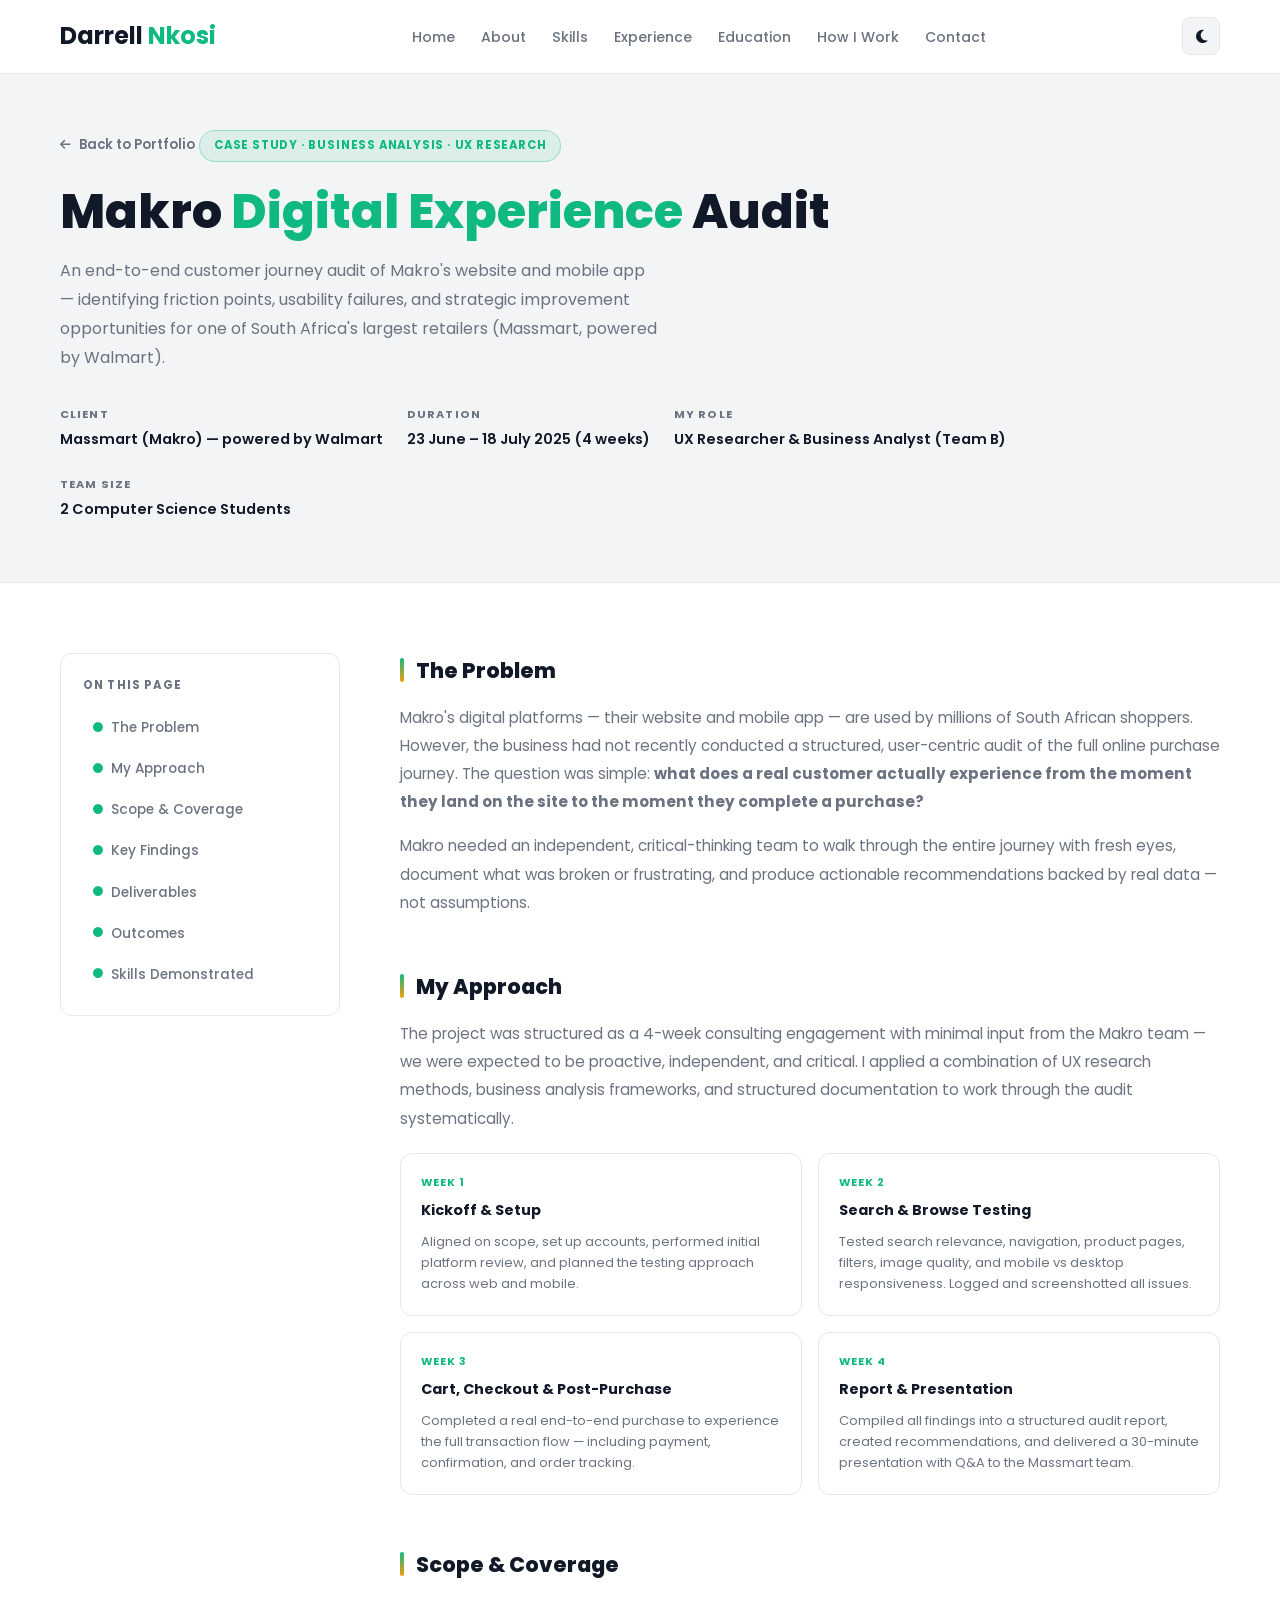
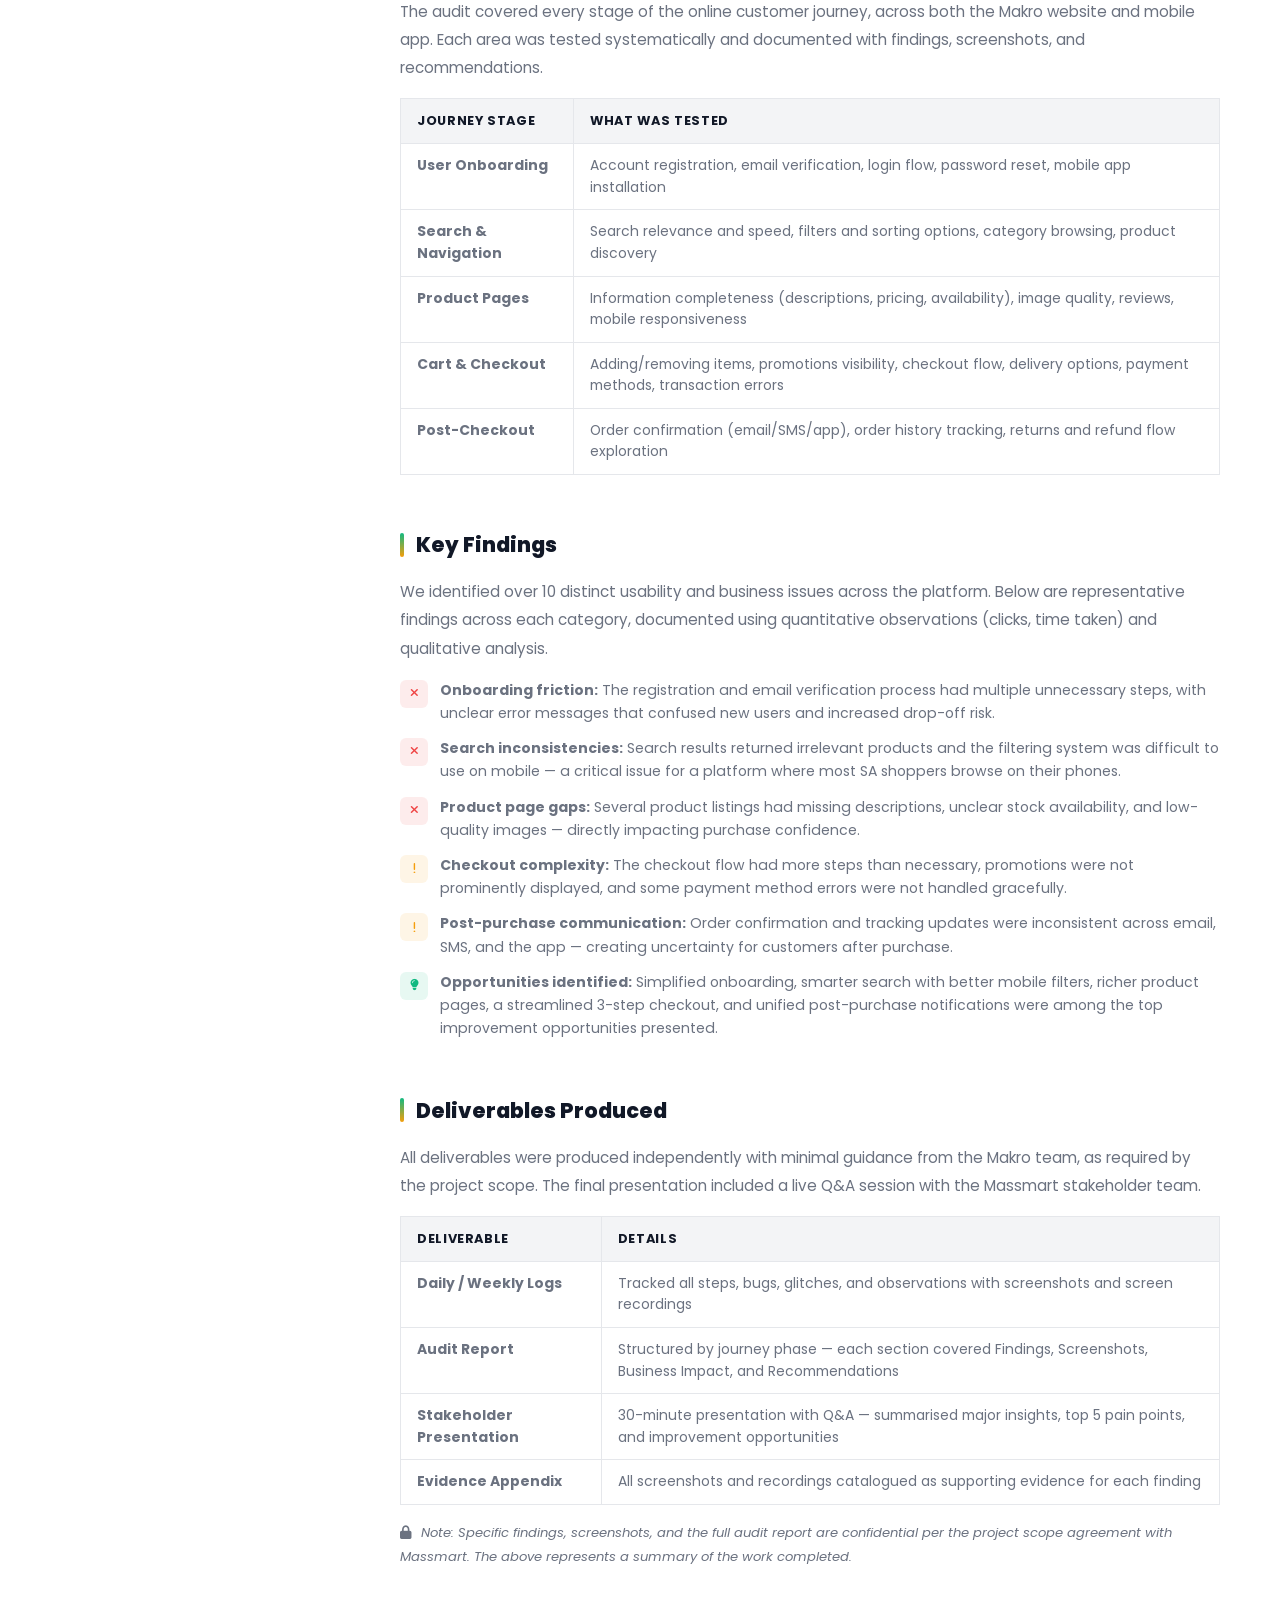
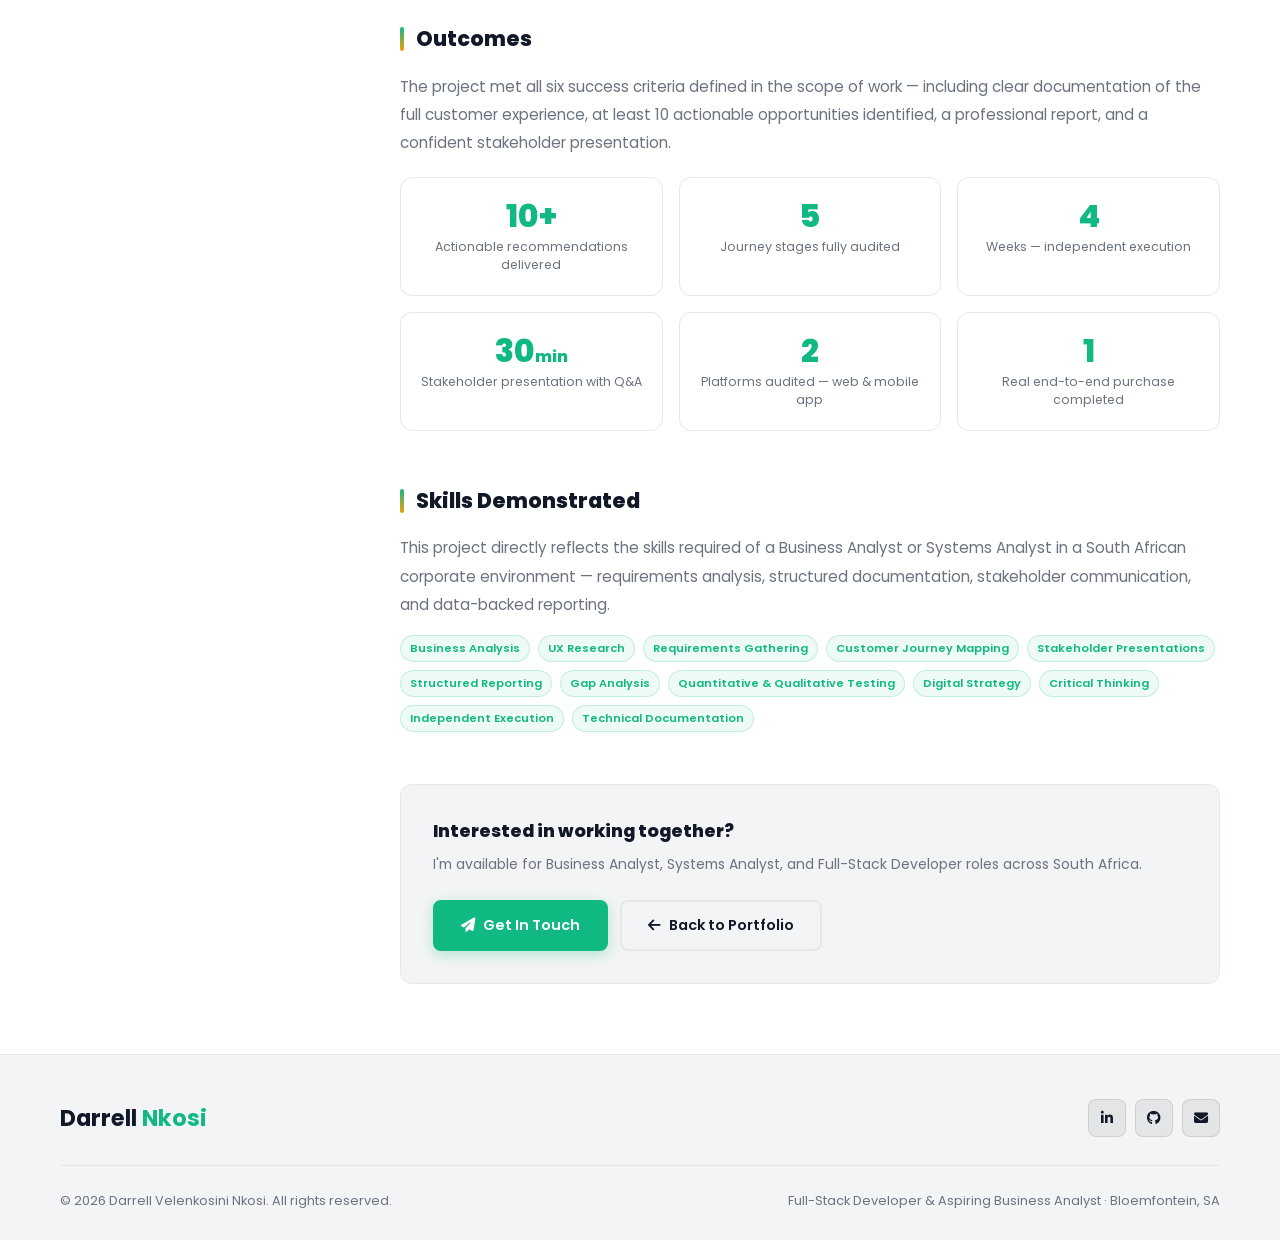
==== makro-case-study.html @ e76426ed "Add files via upload" ====
<!DOCTYPE html>
<html lang="en">
<head>
  <meta charset="UTF-8" />
  <meta name="viewport" content="width=device-width, initial-scale=1.0"/>
  <title>Makro Digital Experience Audit — Case Study | Darrell Nkosi</title>
  <meta name="description" content="Case study: End-to-End Customer Experience Audit of Makro website and app by Darrell Nkosi. UX research, business analysis, and digital strategy for Massmart (Walmart).">
  <link rel="stylesheet" href="style.css">
  <link rel="stylesheet" href="https://cdnjs.cloudflare.com/ajax/libs/font-awesome/6.4.0/css/all.min.css">
  <link href="https://fonts.googleapis.com/css2?family=Poppins:wght@300;400;500;600;700&display=swap" rel="stylesheet">
  <style>
    /* Case study page specific styles */
    .cs-hero {
      padding: 130px 0 60px;
      background: var(--bg-2);
      border-bottom: 1px solid var(--border);
    }

    .cs-back {
      display: inline-flex;
      align-items: center;
      gap: 8px;
      font-size: 0.82rem;
      font-weight: 600;
      color: var(--text-muted);
      text-decoration: none;
      margin-bottom: 28px;
      transition: var(--transition);
    }
    .cs-back:hover { color: var(--primary); }
    .cs-back i { font-size: 0.75rem; }

    .cs-badge {
      display: inline-flex;
      align-items: center;
      gap: 8px;
      background: rgba(16,185,129,0.1);
      border: 1px solid rgba(16,185,129,0.3);
      color: var(--primary);
      font-size: 0.72rem;
      font-weight: 700;
      padding: 5px 14px;
      border-radius: 100px;
      margin-bottom: 18px;
      letter-spacing: 0.07em;
      text-transform: uppercase;
    }

    .cs-hero h1 {
      font-size: clamp(1.8rem, 4vw, 3rem);
      font-weight: 800;
      color: var(--text);
      line-height: 1.15;
      margin-bottom: 18px;
    }

    .cs-hero h1 span { color: var(--primary); }

    .cs-hero p {
      font-size: 1rem;
      color: var(--text-muted);
      max-width: 600px;
      line-height: 1.8;
      margin-bottom: 32px;
    }

    .cs-meta-row {
      display: flex;
      flex-wrap: wrap;
      gap: 24px;
      margin-top: 8px;
    }

    .cs-meta-item {
      display: flex;
      flex-direction: column;
      gap: 3px;
    }

    .cs-meta-label {
      font-size: 0.7rem;
      font-weight: 700;
      text-transform: uppercase;
      letter-spacing: 0.1em;
      color: var(--text-muted);
    }

    .cs-meta-value {
      font-size: 0.9rem;
      font-weight: 600;
      color: var(--text);
    }

    /* Content sections */
    .cs-body { padding: 70px 0; }

    .cs-grid {
      display: grid;
      grid-template-columns: 280px 1fr;
      gap: 60px;
      align-items: start;
    }

    .cs-sidebar {
      position: sticky;
      top: 90px;
    }

    .cs-nav {
      background: var(--card-bg);
      border: 1px solid var(--border);
      border-radius: var(--radius);
      padding: 22px;
    }

    .cs-nav-title {
      font-size: 0.72rem;
      font-weight: 700;
      text-transform: uppercase;
      letter-spacing: 0.1em;
      color: var(--text-muted);
      margin-bottom: 14px;
    }

    .cs-nav ul { list-style: none; display: flex; flex-direction: column; gap: 4px; }

    .cs-nav ul li a {
      display: flex;
      align-items: center;
      gap: 8px;
      font-size: 0.85rem;
      font-weight: 500;
      color: var(--text-muted);
      text-decoration: none;
      padding: 7px 10px;
      border-radius: 6px;
      transition: var(--transition);
    }

    .cs-nav ul li a i { color: var(--primary); font-size: 0.62rem; }
    .cs-nav ul li a:hover { background: rgba(16,185,129,0.07); color: var(--primary); }

    /* Content blocks */
    .cs-section { margin-bottom: 52px; }

    .cs-section-title {
      font-size: 1.3rem;
      font-weight: 800;
      color: var(--text);
      margin-bottom: 16px;
      display: flex;
      align-items: center;
      gap: 12px;
    }

    .cs-section-title::before {
      content: '';
      width: 4px; height: 24px;
      background: linear-gradient(to bottom, var(--primary), var(--accent));
      border-radius: 2px;
      flex-shrink: 0;
    }

    .cs-text {
      font-size: 0.95rem;
      color: var(--text-muted);
      line-height: 1.85;
      margin-bottom: 16px;
    }

    /* Phase cards */
    .cs-phases {
      display: grid;
      grid-template-columns: 1fr 1fr;
      gap: 16px;
      margin: 20px 0;
    }

    .cs-phase {
      background: var(--card-bg);
      border: 1px solid var(--border);
      border-radius: var(--radius);
      padding: 20px;
      transition: var(--transition);
    }

    .cs-phase:hover { border-color: rgba(16,185,129,0.3); box-shadow: var(--shadow); }

    .cs-phase-num {
      font-size: 0.68rem;
      font-weight: 700;
      text-transform: uppercase;
      letter-spacing: 0.1em;
      color: var(--primary);
      margin-bottom: 6px;
    }

    .cs-phase h4 {
      font-size: 0.9rem;
      font-weight: 700;
      color: var(--text);
      margin-bottom: 8px;
    }

    .cs-phase p {
      font-size: 0.81rem;
      color: var(--text-muted);
      line-height: 1.65;
    }

    /* Findings list */
    .cs-findings {
      list-style: none;
      display: flex;
      flex-direction: column;
      gap: 12px;
      margin: 16px 0;
    }

    .cs-findings li {
      display: flex;
      gap: 12px;
      align-items: flex-start;
      font-size: 0.88rem;
      color: var(--text-muted);
      line-height: 1.65;
    }

    .finding-icon {
      width: 28px; height: 28px;
      border-radius: 6px;
      display: flex; align-items: center; justify-content: center;
      flex-shrink: 0;
      margin-top: 1px;
      font-size: 0.72rem;
    }

    .finding-icon.red { background: rgba(239,68,68,0.1); color: #ef4444; }
    .finding-icon.green { background: rgba(16,185,129,0.1); color: var(--primary); }
    .finding-icon.amber { background: rgba(245,158,11,0.1); color: var(--accent); }

    /* Outcome stats */
    .cs-outcomes {
      display: grid;
      grid-template-columns: repeat(3, 1fr);
      gap: 16px;
      margin: 20px 0;
    }

    .cs-outcome {
      background: var(--card-bg);
      border: 1px solid var(--border);
      border-radius: var(--radius);
      padding: 22px 16px;
      text-align: center;
    }

    .cs-outcome-num {
      font-size: 2rem;
      font-weight: 800;
      color: var(--primary);
      line-height: 1;
      margin-bottom: 6px;
    }

    .cs-outcome-label {
      font-size: 0.78rem;
      color: var(--text-muted);
      line-height: 1.4;
    }

    /* Deliverables table */
    .cs-table {
      width: 100%;
      border-collapse: collapse;
      font-size: 0.87rem;
      margin: 16px 0;
    }

    .cs-table th {
      background: var(--bg-2);
      color: var(--text);
      font-weight: 700;
      padding: 11px 16px;
      text-align: left;
      border: 1px solid var(--border);
      font-size: 0.8rem;
      text-transform: uppercase;
      letter-spacing: 0.05em;
    }

    .cs-table td {
      padding: 11px 16px;
      border: 1px solid var(--border);
      color: var(--text-muted);
      vertical-align: top;
      line-height: 1.55;
    }

    .cs-table tr:hover td { background: rgba(16,185,129,0.03); }

    /* Skills used strip */
    .cs-skills-used {
      display: flex;
      flex-wrap: wrap;
      gap: 8px;
      margin-top: 12px;
    }

    /* CTA */
    .cs-cta {
      background: var(--bg-2);
      border: 1px solid var(--border);
      border-radius: var(--radius);
      padding: 32px;
      display: flex;
      justify-content: space-between;
      align-items: center;
      gap: 24px;
      flex-wrap: wrap;
      margin-top: 52px;
    }

    .cs-cta h3 { font-size: 1.1rem; font-weight: 800; color: var(--text); margin-bottom: 6px; }
    .cs-cta p { font-size: 0.87rem; color: var(--text-muted); }

    .cs-cta-btns { display: flex; gap: 12px; flex-wrap: wrap; flex-shrink: 0; }

    /* Print */
    @media print {
      header, .cs-sidebar, .cs-back, .cs-cta { display: none !important; }
      .cs-grid { grid-template-columns: 1fr !important; }
      .cs-phases { grid-template-columns: 1fr 1fr !important; }
    }

    /* Responsive */
    @media (max-width: 900px) {
      .cs-grid { grid-template-columns: 1fr; }
      .cs-sidebar { position: static; }
      .cs-nav { display: none; }
      .cs-phases { grid-template-columns: 1fr; }
      .cs-outcomes { grid-template-columns: 1fr 1fr; }
    }

    @media (max-width: 540px) {
      .cs-outcomes { grid-template-columns: 1fr; }
    }
  </style>
</head>
<body>

  <!-- Header -->
  <header>
    <div class="container header-content">
      <div class="logo">Darrell <span>Nkosi</span></div>
      <button class="menu-toggle" aria-label="Toggle menu"><i class="fas fa-bars"></i></button>
      <nav>
        <ul>
          <li><a href="index.html#home">Home</a></li>
          <li><a href="index.html#about">About</a></li>
          <li><a href="index.html#skills">Skills</a></li>
          <li><a href="index.html#experience">Experience</a></li>
          <li><a href="index.html#education">Education</a></li>
          <li><a href="index.html#approach">How I Work</a></li>
          <li><a href="index.html#contact">Contact</a></li>
        </ul>
      </nav>
      <div class="header-actions">
        <button class="theme-toggle" id="themeToggle" aria-label="Toggle dark mode">
          <i class="fas fa-moon"></i>
        </button>
      </div>
    </div>
  </header>

  <!-- Case Study Hero -->
  <div class="cs-hero">
    <div class="container">
      <a href="index.html#experience" class="cs-back">
        <i class="fas fa-arrow-left"></i> Back to Portfolio
      </a>
      <div class="cs-badge">Case Study &middot; Business Analysis &middot; UX Research</div>
      <h1>Makro <span>Digital Experience</span> Audit</h1>
      <p>An end-to-end customer journey audit of Makro's website and mobile app — identifying friction points, usability failures, and strategic improvement opportunities for one of South Africa's largest retailers (Massmart, powered by Walmart).</p>

      <div class="cs-meta-row">
        <div class="cs-meta-item">
          <span class="cs-meta-label">Client</span>
          <span class="cs-meta-value">Massmart (Makro) — powered by Walmart</span>
        </div>
        <div class="cs-meta-item">
          <span class="cs-meta-label">Duration</span>
          <span class="cs-meta-value">23 June – 18 July 2025 (4 weeks)</span>
        </div>
        <div class="cs-meta-item">
          <span class="cs-meta-label">My Role</span>
          <span class="cs-meta-value">UX Researcher &amp; Business Analyst (Team B)</span>
        </div>
        <div class="cs-meta-item">
          <span class="cs-meta-label">Team Size</span>
          <span class="cs-meta-value">2 Computer Science Students</span>
        </div>
      </div>
    </div>
  </div>

  <!-- Case Study Body -->
  <div class="cs-body">
    <div class="container">
      <div class="cs-grid">

        <!-- Sidebar nav -->
        <aside class="cs-sidebar">
          <div class="cs-nav">
            <div class="cs-nav-title">On This Page</div>
            <ul>
              <li><a href="#problem"><i class="fas fa-circle"></i> The Problem</a></li>
              <li><a href="#approach"><i class="fas fa-circle"></i> My Approach</a></li>
              <li><a href="#scope"><i class="fas fa-circle"></i> Scope &amp; Coverage</a></li>
              <li><a href="#findings"><i class="fas fa-circle"></i> Key Findings</a></li>
              <li><a href="#deliverables"><i class="fas fa-circle"></i> Deliverables</a></li>
              <li><a href="#outcomes"><i class="fas fa-circle"></i> Outcomes</a></li>
              <li><a href="#skills"><i class="fas fa-circle"></i> Skills Demonstrated</a></li>
            </ul>
          </div>
        </aside>

        <!-- Main content -->
        <main>

          <!-- Problem -->
          <div class="cs-section" id="problem">
            <div class="cs-section-title">The Problem</div>
            <p class="cs-text">Makro's digital platforms — their website and mobile app — are used by millions of South African shoppers. However, the business had not recently conducted a structured, user-centric audit of the full online purchase journey. The question was simple: <strong>what does a real customer actually experience from the moment they land on the site to the moment they complete a purchase?</strong></p>
            <p class="cs-text">Makro needed an independent, critical-thinking team to walk through the entire journey with fresh eyes, document what was broken or frustrating, and produce actionable recommendations backed by real data — not assumptions.</p>
          </div>

          <!-- Approach -->
          <div class="cs-section" id="approach">
            <div class="cs-section-title">My Approach</div>
            <p class="cs-text">The project was structured as a 4-week consulting engagement with minimal input from the Makro team — we were expected to be proactive, independent, and critical. I applied a combination of UX research methods, business analysis frameworks, and structured documentation to work through the audit systematically.</p>

            <div class="cs-phases">
              <div class="cs-phase">
                <div class="cs-phase-num">Week 1</div>
                <h4>Kickoff &amp; Setup</h4>
                <p>Aligned on scope, set up accounts, performed initial platform review, and planned the testing approach across web and mobile.</p>
              </div>
              <div class="cs-phase">
                <div class="cs-phase-num">Week 2</div>
                <h4>Search &amp; Browse Testing</h4>
                <p>Tested search relevance, navigation, product pages, filters, image quality, and mobile vs desktop responsiveness. Logged and screenshotted all issues.</p>
              </div>
              <div class="cs-phase">
                <div class="cs-phase-num">Week 3</div>
                <h4>Cart, Checkout &amp; Post-Purchase</h4>
                <p>Completed a real end-to-end purchase to experience the full transaction flow — including payment, confirmation, and order tracking.</p>
              </div>
              <div class="cs-phase">
                <div class="cs-phase-num">Week 4</div>
                <h4>Report &amp; Presentation</h4>
                <p>Compiled all findings into a structured audit report, created recommendations, and delivered a 30-minute presentation with Q&amp;A to the Massmart team.</p>
              </div>
            </div>
          </div>

          <!-- Scope -->
          <div class="cs-section" id="scope">
            <div class="cs-section-title">Scope &amp; Coverage</div>
            <p class="cs-text">The audit covered every stage of the online customer journey, across both the Makro website and mobile app. Each area was tested systematically and documented with findings, screenshots, and recommendations.</p>

            <table class="cs-table">
              <thead>
                <tr>
                  <th>Journey Stage</th>
                  <th>What Was Tested</th>
                </tr>
              </thead>
              <tbody>
                <tr>
                  <td><strong>User Onboarding</strong></td>
                  <td>Account registration, email verification, login flow, password reset, mobile app installation</td>
                </tr>
                <tr>
                  <td><strong>Search &amp; Navigation</strong></td>
                  <td>Search relevance and speed, filters and sorting options, category browsing, product discovery</td>
                </tr>
                <tr>
                  <td><strong>Product Pages</strong></td>
                  <td>Information completeness (descriptions, pricing, availability), image quality, reviews, mobile responsiveness</td>
                </tr>
                <tr>
                  <td><strong>Cart &amp; Checkout</strong></td>
                  <td>Adding/removing items, promotions visibility, checkout flow, delivery options, payment methods, transaction errors</td>
                </tr>
                <tr>
                  <td><strong>Post-Checkout</strong></td>
                  <td>Order confirmation (email/SMS/app), order history tracking, returns and refund flow exploration</td>
                </tr>
              </tbody>
            </table>
          </div>

          <!-- Findings -->
          <div class="cs-section" id="findings">
            <div class="cs-section-title">Key Findings</div>
            <p class="cs-text">We identified over 10 distinct usability and business issues across the platform. Below are representative findings across each category, documented using quantitative observations (clicks, time taken) and qualitative analysis.</p>

            <ul class="cs-findings">
              <li>
                <div class="finding-icon red"><i class="fas fa-times"></i></div>
                <div><strong>Onboarding friction:</strong> The registration and email verification process had multiple unnecessary steps, with unclear error messages that confused new users and increased drop-off risk.</div>
              </li>
              <li>
                <div class="finding-icon red"><i class="fas fa-times"></i></div>
                <div><strong>Search inconsistencies:</strong> Search results returned irrelevant products and the filtering system was difficult to use on mobile — a critical issue for a platform where most SA shoppers browse on their phones.</div>
              </li>
              <li>
                <div class="finding-icon red"><i class="fas fa-times"></i></div>
                <div><strong>Product page gaps:</strong> Several product listings had missing descriptions, unclear stock availability, and low-quality images — directly impacting purchase confidence.</div>
              </li>
              <li>
                <div class="finding-icon amber"><i class="fas fa-exclamation"></i></div>
                <div><strong>Checkout complexity:</strong> The checkout flow had more steps than necessary, promotions were not prominently displayed, and some payment method errors were not handled gracefully.</div>
              </li>
              <li>
                <div class="finding-icon amber"><i class="fas fa-exclamation"></i></div>
                <div><strong>Post-purchase communication:</strong> Order confirmation and tracking updates were inconsistent across email, SMS, and the app — creating uncertainty for customers after purchase.</div>
              </li>
              <li>
                <div class="finding-icon green"><i class="fas fa-lightbulb"></i></div>
                <div><strong>Opportunities identified:</strong> Simplified onboarding, smarter search with better mobile filters, richer product pages, a streamlined 3-step checkout, and unified post-purchase notifications were among the top improvement opportunities presented.</div>
              </li>
            </ul>
          </div>

          <!-- Deliverables -->
          <div class="cs-section" id="deliverables">
            <div class="cs-section-title">Deliverables Produced</div>
            <p class="cs-text">All deliverables were produced independently with minimal guidance from the Makro team, as required by the project scope. The final presentation included a live Q&amp;A session with the Massmart stakeholder team.</p>

            <table class="cs-table">
              <thead>
                <tr>
                  <th>Deliverable</th>
                  <th>Details</th>
                </tr>
              </thead>
              <tbody>
                <tr>
                  <td><strong>Daily / Weekly Logs</strong></td>
                  <td>Tracked all steps, bugs, glitches, and observations with screenshots and screen recordings</td>
                </tr>
                <tr>
                  <td><strong>Audit Report</strong></td>
                  <td>Structured by journey phase — each section covered Findings, Screenshots, Business Impact, and Recommendations</td>
                </tr>
                <tr>
                  <td><strong>Stakeholder Presentation</strong></td>
                  <td>30-minute presentation with Q&amp;A — summarised major insights, top 5 pain points, and improvement opportunities</td>
                </tr>
                <tr>
                  <td><strong>Evidence Appendix</strong></td>
                  <td>All screenshots and recordings catalogued as supporting evidence for each finding</td>
                </tr>
              </tbody>
            </table>

            <p class="cs-text" style="margin-top:14px; font-size:0.82rem;">
              <i class="fas fa-lock" style="color:var(--text-muted); margin-right:6px;"></i>
              <em>Note: Specific findings, screenshots, and the full audit report are confidential per the project scope agreement with Massmart. The above represents a summary of the work completed.</em>
            </p>
          </div>

          <!-- Outcomes -->
          <div class="cs-section" id="outcomes">
            <div class="cs-section-title">Outcomes</div>
            <p class="cs-text">The project met all six success criteria defined in the scope of work — including clear documentation of the full customer experience, at least 10 actionable opportunities identified, a professional report, and a confident stakeholder presentation.</p>

            <div class="cs-outcomes">
              <div class="cs-outcome">
                <div class="cs-outcome-num">10+</div>
                <div class="cs-outcome-label">Actionable recommendations delivered</div>
              </div>
              <div class="cs-outcome">
                <div class="cs-outcome-num">5</div>
                <div class="cs-outcome-label">Journey stages fully audited</div>
              </div>
              <div class="cs-outcome">
                <div class="cs-outcome-num">4</div>
                <div class="cs-outcome-label">Weeks — independent execution</div>
              </div>
              <div class="cs-outcome">
                <div class="cs-outcome-num">30<span style="font-size:1rem">min</span></div>
                <div class="cs-outcome-label">Stakeholder presentation with Q&amp;A</div>
              </div>
              <div class="cs-outcome">
                <div class="cs-outcome-num">2</div>
                <div class="cs-outcome-label">Platforms audited — web &amp; mobile app</div>
              </div>
              <div class="cs-outcome">
                <div class="cs-outcome-num">1</div>
                <div class="cs-outcome-label">Real end-to-end purchase completed</div>
              </div>
            </div>
          </div>

          <!-- Skills -->
          <div class="cs-section" id="skills">
            <div class="cs-section-title">Skills Demonstrated</div>
            <p class="cs-text">This project directly reflects the skills required of a Business Analyst or Systems Analyst in a South African corporate environment — requirements analysis, structured documentation, stakeholder communication, and data-backed reporting.</p>
            <div class="cs-skills-used">
              <span class="skill-tag">Business Analysis</span>
              <span class="skill-tag">UX Research</span>
              <span class="skill-tag">Requirements Gathering</span>
              <span class="skill-tag">Customer Journey Mapping</span>
              <span class="skill-tag">Stakeholder Presentations</span>
              <span class="skill-tag">Structured Reporting</span>
              <span class="skill-tag">Gap Analysis</span>
              <span class="skill-tag">Quantitative &amp; Qualitative Testing</span>
              <span class="skill-tag">Digital Strategy</span>
              <span class="skill-tag">Critical Thinking</span>
              <span class="skill-tag">Independent Execution</span>
              <span class="skill-tag">Technical Documentation</span>
            </div>
          </div>

          <!-- CTA -->
          <div class="cs-cta">
            <div>
              <h3>Interested in working together?</h3>
              <p>I'm available for Business Analyst, Systems Analyst, and Full-Stack Developer roles across South Africa.</p>
            </div>
            <div class="cs-cta-btns">
              <a href="index.html#contact" class="btn"><i class="fas fa-paper-plane"></i> Get In Touch</a>
              <a href="index.html" class="btn btn-outline"><i class="fas fa-arrow-left"></i> Back to Portfolio</a>
            </div>
          </div>

        </main>
      </div>
    </div>
  </div>

  <!-- Footer -->
  <footer>
    <div class="container">
      <div class="footer-top">
        <div class="footer-logo">Darrell <span>Nkosi</span></div>
        <div class="social-links">
          <a href="https://www.linkedin.com/in/darrell-nkosi-86797a28b" target="_blank" aria-label="LinkedIn"><i class="fab fa-linkedin-in"></i></a>
          <a href="https://github.com/VelenkosiniNkosi" target="_blank" aria-label="GitHub"><i class="fab fa-github"></i></a>
          <a href="mailto:velenkosininkosi02@gmail.com" aria-label="Email"><i class="fas fa-envelope"></i></a>
        </div>
      </div>
      <div class="footer-bottom">
        <p>&copy; <span id="footerYear"></span> Darrell Velenkosini Nkosi. All rights reserved.</p>
        <p>Full-Stack Developer &amp; Aspiring Business Analyst &middot; Bloemfontein, SA</p>
      </div>
    </div>
  </footer>

  <a href="#" class="back-to-top" aria-label="Back to top"><i class="fas fa-arrow-up"></i></a>

  <script>
    document.addEventListener('DOMContentLoaded', function () {
      document.getElementById('footerYear').textContent = new Date().getFullYear();

      const themeToggle = document.getElementById('themeToggle');
      const themeIcon = themeToggle.querySelector('i');

      function setTheme(theme) {
        document.documentElement.setAttribute('data-theme', theme);
        themeIcon.classList.remove('fa-moon', 'fa-sun');
        themeIcon.classList.add(theme === 'dark' ? 'fa-sun' : 'fa-moon');
        localStorage.setItem('theme', theme);
      }

      const savedTheme = localStorage.getItem('theme');
      const prefersDark = window.matchMedia('(prefers-color-scheme: dark)').matches;
      setTheme(savedTheme || (prefersDark ? 'dark' : 'light'));
      themeToggle.addEventListener('click', () => {
        setTheme(document.documentElement.getAttribute('data-theme') === 'dark' ? 'light' : 'dark');
      });

      const menuToggle = document.querySelector('.menu-toggle');
      const nav = document.querySelector('nav');
      menuToggle.addEventListener('click', () => nav.classList.toggle('active'));
      document.querySelectorAll('nav a').forEach(link => {
        link.addEventListener('click', () => nav.classList.remove('active'));
      });

      const backToTop = document.querySelector('.back-to-top');
      window.addEventListener('scroll', () => {
        backToTop.classList.toggle('active', window.pageYOffset > 300);
      });

      document.querySelectorAll('a[href^="#"]').forEach(anchor => {
        anchor.addEventListener('click', function (e) {
          e.preventDefault();
          const target = document.querySelector(this.getAttribute('href'));
          if (target) window.scrollTo({ top: target.offsetTop - 80, behavior: 'smooth' });
        });
      });
    });
  </script>
</body>
</html>
---- style.css ----
/* =============================================
   DARRELL NKOSI — PORTFOLIO CSS
   Theme: Emerald Green + Charcoal + Off-White
   ============================================= */

:root {
  --primary: #10b981;
  --primary-dark: #059669;
  --accent: #f59e0b;

  --bg: #ffffff;
  --bg-2: #f3f4f6;
  --text: #111827;
  --text-muted: #6b7280;
  --card-bg: #ffffff;
  --border: #e5e7eb;
  --nav-bg: rgba(255,255,255,0.96);

  /* Footer — light mode: light background, dark text */
  --footer-bg: #f3f4f6;
  --footer-border: #e5e7eb;
  --footer-text: #111827;
  --footer-muted: #6b7280;
  --footer-icon-bg: rgba(0,0,0,0.06);
  --footer-icon-border: rgba(0,0,0,0.1);

  --shadow: 0 8px 32px rgba(0,0,0,0.10);
  --shadow-lg: 0 20px 60px rgba(0,0,0,0.14);
  --transition: all 0.3s cubic-bezier(0.4,0,0.2,1);
  --radius: 12px;
}

[data-theme="dark"] {
  --bg: #0f172a;
  --bg-2: #1e293b;
  --text: #f1f5f9;
  --text-muted: #94a3b8;
  --card-bg: #1e293b;
  --border: #334155;
  --nav-bg: rgba(15,23,42,0.97);
  --shadow: 0 8px 32px rgba(0,0,0,0.4);

  /* Footer — dark mode: slightly darker than bg */
  --footer-bg: #080d18;
  --footer-border: #1e293b;
  --footer-text: #e2e8f0;
  --footer-muted: #64748b;
  --footer-icon-bg: rgba(255,255,255,0.05);
  --footer-icon-border: rgba(255,255,255,0.1);
}

*,*::before,*::after { margin:0; padding:0; box-sizing:border-box; }
html { scroll-behavior: smooth; }

body {
  font-family: 'Poppins', sans-serif;
  background: var(--bg);
  color: var(--text);
  line-height: 1.7;
  overflow-x: hidden;
  transition: background 0.3s, color 0.3s;
}

.container { width: 92%; max-width: 1160px; margin: 0 auto; }

/* ── HEADER ── */
header {
  position: fixed; top:0; left:0; width:100%;
  z-index: 1000;
  background: var(--nav-bg);
  backdrop-filter: blur(16px);
  border-bottom: 1px solid var(--border);
  transition: var(--transition);
}
.header-content {
  display: flex; align-items: center;
  justify-content: space-between;
  padding: 16px 0; gap: 20px;
}
.logo { font-size: 1.5rem; font-weight: 700; color: var(--text); flex-shrink: 0; }
.logo span { color: var(--primary); }

nav ul { display:flex; list-style:none; gap:2px; }
nav ul li a {
  text-decoration: none; color: var(--text-muted);
  font-size: 0.88rem; font-weight: 500;
  padding: 6px 12px; border-radius: 6px;
  transition: var(--transition);
}
nav ul li a:hover { color: var(--primary); background: rgba(16,185,129,0.08); }

.header-actions { display:flex; align-items:center; gap:10px; flex-shrink:0; }
.theme-toggle {
  background: var(--bg-2); border: 1px solid var(--border);
  color: var(--text); cursor: pointer; font-size: 0.95rem;
  width: 38px; height: 38px; border-radius: 8px;
  display: flex; align-items: center; justify-content: center;
  transition: var(--transition);
}
.theme-toggle:hover { background: var(--primary); color: white; border-color: var(--primary); }
.menu-toggle {
  display: none; font-size: 1.3rem; cursor: pointer;
  color: var(--text); background: none; border: none; padding:4px;
}

/* ── HERO ── */
.hero {
  min-height: 100vh; display:flex; align-items:center;
  padding-top: 80px; background: var(--bg);
  position: relative; overflow: hidden;
}
.hero::before {
  content:''; position:absolute; width:700px; height:700px; border-radius:50%;
  background: radial-gradient(circle, rgba(16,185,129,0.1) 0%, transparent 70%);
  top:-300px; right:-200px; pointer-events:none;
}
.hero::after {
  content:''; position:absolute; width:400px; height:400px; border-radius:50%;
  background: radial-gradient(circle, rgba(16,185,129,0.06) 0%, transparent 70%);
  bottom:-150px; left:-100px; pointer-events:none;
}
.hero-content {
  position:relative; z-index:1;
  display:grid; grid-template-columns:1fr 1fr;
  gap:60px; align-items:center; padding:60px 0;
}
.hero-badge {
  display:inline-flex; align-items:center; gap:8px;
  background: rgba(16,185,129,0.1); border: 1px solid rgba(16,185,129,0.3);
  color: var(--primary); font-size:0.75rem; font-weight:600;
  padding:5px 14px; border-radius:100px; margin-bottom:20px;
  letter-spacing:0.06em; text-transform:uppercase;
}
.hero-badge::before {
  content:''; width:7px; height:7px; border-radius:50%;
  background:var(--primary); animation:blink 1.8s infinite;
}
@keyframes blink { 0%,100%{opacity:1} 50%{opacity:0.3} }

.hero h1 {
  font-size: clamp(2.2rem, 4.5vw, 3.6rem); font-weight:800;
  line-height:1.1; color:var(--text); margin-bottom:18px;
}
.hero h1 .highlight { color: var(--primary); }
.hero-sub {
  font-size:1rem; color:var(--text-muted);
  margin-bottom:32px; max-width:440px; line-height:1.75;
}
.hero-btns { display:flex; gap:12px; flex-wrap:wrap; }
.hero-image-wrap { display:flex; justify-content:center; }
.profile-frame { position:relative; width:320px; height:320px; }
.profile-frame::before {
  content:''; position:absolute; inset:-14px; border-radius:50%;
  border: 2px dashed rgba(16,185,129,0.35);
  animation:spin 20s linear infinite;
}
@keyframes spin { to{transform:rotate(360deg)} }
.profile-photo {
  width:100%; height:100%; border-radius:50%; object-fit:cover;
  border:4px solid var(--primary);
  box-shadow:0 0 0 8px rgba(16,185,129,0.08), var(--shadow-lg);
  position:relative; z-index:1;
}

/* ── BUTTONS ── */
.btn {
  display:inline-flex; align-items:center; gap:8px;
  padding:11px 26px; background:var(--primary); color:white;
  border-radius:8px; text-decoration:none; font-weight:600;
  font-size:0.9rem; transition:var(--transition);
  border:2px solid var(--primary); cursor:pointer;
  box-shadow:0 4px 14px rgba(16,185,129,0.28);
}
.btn:hover {
  background:var(--primary-dark); border-color:var(--primary-dark);
  transform:translateY(-2px); box-shadow:0 8px 24px rgba(16,185,129,0.38);
}
.btn-outline {
  background:transparent; color:var(--text);
  border-color:var(--border); box-shadow:none;
}
.btn-outline:hover {
  border-color:var(--primary); color:var(--primary);
  background:rgba(16,185,129,0.06); box-shadow:none;
}

/* ── SECTIONS ── */
section { padding:90px 0; }
.section-label {
  display:inline-flex; align-items:center; gap:8px;
  font-size:0.72rem; font-weight:700; letter-spacing:0.12em;
  text-transform:uppercase; color:var(--primary); margin-bottom:12px;
}
.section-label::before { content:''; width:22px; height:2px; background:var(--primary); }
.section-title {
  font-size: clamp(1.8rem, 3vw, 2.5rem);
  font-weight:800; color:var(--text); margin-bottom:14px;
}
.section-subtitle {
  font-size:0.95rem; color:var(--text-muted);
  max-width:520px; margin-bottom:50px; line-height:1.7;
}
.section-header { margin-bottom:50px; }

/* ── ABOUT ── */
.about { background:var(--bg-2); }
.about-content { display:grid; grid-template-columns:1fr 1fr; gap:60px; align-items:center; }
.about-img img { width:100%; border-radius:var(--radius); box-shadow:var(--shadow-lg); }
.about-text p { color:var(--text-muted); margin-bottom:16px; font-size:0.97rem; line-height:1.8; }
.about-stats { display:grid; grid-template-columns:repeat(3,1fr); gap:16px; margin:28px 0; }
.stat-item {
  text-align:center; padding:14px 10px;
  background:var(--card-bg); border-radius:var(--radius); border:1px solid var(--border);
}
.stat-num { font-size:1.8rem; font-weight:800; color:var(--primary); }
.stat-label { font-size:0.72rem; color:var(--text-muted); font-weight:500; margin-top:3px; }

/* ── SKILLS ── */
.skills-container { display:grid; grid-template-columns:repeat(auto-fit,minmax(270px,1fr)); gap:20px; }
.skill-category {
  background:var(--card-bg); padding:26px; border-radius:var(--radius);
  border:1px solid var(--border); transition:var(--transition);
}
.skill-category:hover {
  border-color:var(--primary);
  box-shadow:0 0 0 1px var(--primary), var(--shadow);
  transform:translateY(-4px);
}
.skill-category h3 {
  font-size:0.95rem; font-weight:700; color:var(--primary);
  margin-bottom:18px; display:flex; align-items:center; gap:8px;
}
.skills-list { list-style:none; display:flex; flex-direction:column; gap:9px; }
.skills-list li { display:flex; align-items:center; gap:9px; font-size:0.87rem; color:var(--text); }
.skills-list li i { color:var(--primary); font-size:0.65rem; flex-shrink:0; }

/* ── EXPERIENCE ── */
.experience { background:var(--bg-2); }
.experience-cards { display:grid; grid-template-columns:repeat(auto-fit,minmax(330px,1fr)); gap:22px; }
.experience-card {
  background:var(--card-bg); border:1px solid var(--border);
  border-radius:var(--radius); padding:26px; transition:var(--transition);
  position:relative; overflow:hidden;
}
.experience-card::before {
  content:''; position:absolute; top:0; left:0; width:100%; height:3px;
  background:linear-gradient(90deg,var(--primary),var(--accent));
  transform:scaleX(0); transform-origin:left; transition:transform 0.3s ease;
}
.experience-card:hover {
  border-color:rgba(16,185,129,0.3); box-shadow:var(--shadow); transform:translateY(-4px);
}
.experience-card:hover::before { transform:scaleX(1); }
.exp-header { margin-bottom:14px; }
.exp-header h3 { font-size:0.97rem; font-weight:700; color:var(--text); margin-bottom:6px; line-height:1.4; }
.exp-meta { display:flex; align-items:center; gap:10px; flex-wrap:wrap; margin-top:6px; }
.company { font-size:0.8rem; color:var(--primary); font-weight:600; }
.exp-date {
  font-size:0.75rem; color:var(--text-muted); background:var(--bg-2);
  border:1px solid var(--border); padding:2px 10px; border-radius:100px;
}
.exp-content p { font-size:0.86rem; color:var(--text-muted); line-height:1.7; margin-bottom:11px; }
.exp-content ul { list-style:none; display:flex; flex-direction:column; gap:5px; margin-bottom:14px; }
.exp-content ul li {
  font-size:0.83rem; color:var(--text-muted);
  display:flex; align-items:flex-start; gap:8px; line-height:1.5;
}
.exp-content ul li i { color:var(--primary); font-size:0.58rem; margin-top:5px; flex-shrink:0; }
.skills-tags { display:flex; flex-wrap:wrap; gap:5px; margin-top:12px; }
.skill-tag {
  background:rgba(16,185,129,0.07); border:1px solid rgba(16,185,129,0.2);
  color:var(--primary); padding:3px 9px; border-radius:100px;
  font-size:0.7rem; font-weight:600;
}

/* ── EDUCATION ── */
.education-container { display:grid; grid-template-columns:repeat(auto-fit,minmax(290px,1fr)); gap:22px; }
.education-item {
  background:var(--card-bg); border:1px solid var(--border);
  border-radius:var(--radius); padding:26px; transition:var(--transition);
  position:relative; overflow:hidden;
}
.education-item::before {
  content:''; position:absolute; top:0; left:0; width:4px; height:100%;
  background:linear-gradient(to bottom,var(--primary),var(--accent));
}
.education-item:hover { transform:translateY(-4px); box-shadow:var(--shadow); border-color:rgba(16,185,129,0.3); }
.education-item h3 { font-size:0.97rem; font-weight:700; color:var(--text); margin-bottom:5px; }
.education-date { font-size:0.76rem; color:var(--primary); font-weight:600; margin-bottom:6px; }
.education-item p { font-size:0.83rem; color:var(--text-muted); margin-bottom:13px; }
.education-details { list-style:none; display:flex; flex-direction:column; gap:8px; }
.education-details li { font-size:0.83rem; color:var(--text); display:flex; align-items:center; gap:9px; }
.education-details li i { color:var(--accent); font-size:0.85rem; }

/* ── CERTIFICATIONS ── */
.certifications { background:var(--bg-2); }
.certifications-container { display:grid; grid-template-columns:repeat(auto-fit,minmax(265px,1fr)); gap:18px; }
.certification-item {
  background:var(--card-bg); border:1px solid var(--border);
  border-radius:var(--radius); padding:22px; transition:var(--transition);
}
.certification-item:hover { border-color:rgba(16,185,129,0.4); box-shadow:var(--shadow); transform:translateY(-4px); }
.certification-item h3 { font-size:0.92rem; font-weight:700; color:var(--text); margin-bottom:5px; }
.certification-provider { font-size:0.78rem; color:var(--primary); font-weight:600; margin-bottom:9px; }
.certification-item p { font-size:0.81rem; color:var(--text-muted); line-height:1.6; }

/* ── CONTACT ── */
.contact-container { display:grid; grid-template-columns:1fr 1.4fr; gap:60px; align-items:start; }
.contact-info h3 { font-size:1.5rem; font-weight:800; color:var(--text); margin-bottom:10px; }
.contact-info > p { color:var(--text-muted); margin-bottom:28px; font-size:0.92rem; line-height:1.7; }
.contact-details { list-style:none; display:flex; flex-direction:column; gap:14px; }
.contact-details li { display:flex; align-items:center; gap:13px; font-size:0.88rem; color:var(--text); }
.contact-details li i { color:var(--primary); font-size:0.95rem; width:18px; text-align:center; }
.contact-socials { display:flex; gap:10px; margin-top:26px; flex-wrap:wrap; }
.social-btn {
  display:inline-flex; align-items:center; gap:7px;
  padding:9px 16px; border-radius:8px; font-size:0.8rem; font-weight:600;
  text-decoration:none; transition:var(--transition);
  border:1px solid var(--border); color:var(--text); background:var(--card-bg);
}
.social-btn:hover { border-color:var(--primary); color:var(--primary); transform:translateY(-2px); }
.form-group { margin-bottom:16px; }
.form-group label { display:block; font-size:0.83rem; font-weight:600; color:var(--text); margin-bottom:5px; }
.form-control {
  width:100%; padding:11px 15px; border:1px solid var(--border); border-radius:8px;
  font-family:'Poppins',sans-serif; font-size:0.88rem;
  background:var(--card-bg); color:var(--text); transition:var(--transition);
}
.form-control:focus { outline:none; border-color:var(--primary); box-shadow:0 0 0 3px rgba(16,185,129,0.1); }
textarea.form-control { min-height:130px; resize:vertical; }

/* ── FOOTER — FULLY THEME-AWARE ── */
footer {
  background: var(--footer-bg);
  color: var(--footer-text);
  padding: 44px 0 28px;
  border-top: 1px solid var(--footer-border);
  transition: background 0.3s, color 0.3s;
}
.footer-top {
  display:flex; justify-content:space-between; align-items:center;
  padding-bottom: 28px;
  border-bottom: 1px solid var(--footer-border);
  margin-bottom: 24px; gap:20px; flex-wrap:wrap;
}
.footer-logo { font-size:1.4rem; font-weight:700; color: var(--footer-text); }
.footer-logo span { color: var(--primary); }
.social-links { display:flex; gap:9px; }
.social-links a {
  display:inline-flex; align-items:center; justify-content:center;
  width:38px; height:38px;
  background: var(--footer-icon-bg);
  border: 1px solid var(--footer-icon-border);
  border-radius:8px; color: var(--footer-text); text-decoration:none;
  transition:var(--transition); font-size:0.88rem;
}
.social-links a:hover { background:var(--primary); border-color:var(--primary); color:white; transform:translateY(-3px); }
.footer-bottom { display:flex; justify-content:space-between; align-items:center; flex-wrap:wrap; gap:10px; }
.footer-bottom p { font-size:0.8rem; color: var(--footer-muted); }

/* ── FLOATING BUTTONS ── */
.back-to-top {
  position:fixed; bottom:28px; right:28px; width:42px; height:42px;
  background:var(--primary); color:white; border-radius:8px;
  display:flex; align-items:center; justify-content:center;
  text-decoration:none; box-shadow:0 4px 14px rgba(16,185,129,0.4);
  opacity:0; visibility:hidden; transition:var(--transition); z-index:999; font-size:0.85rem;
}
.back-to-top.active { opacity:1; visibility:visible; }
.back-to-top:hover { background:var(--primary-dark); transform:translateY(-3px); }
.whatsapp-float {
  position:fixed; width:50px; height:50px; bottom:28px; left:28px;
  background:#25d366; color:white; border-radius:12px;
  font-size:1.4rem; box-shadow:0 4px 14px rgba(37,211,102,0.35);
  z-index:1000; display:flex; align-items:center; justify-content:center;
  text-decoration:none; transition:var(--transition);
}
.whatsapp-float:hover { background:#128C7E; transform:scale(1.07) translateY(-2px); }
.whatsapp-tooltip {
  position:absolute; left:60px; bottom:12px;
  background:rgba(0,0,0,0.8); color:white; padding:5px 11px;
  border-radius:6px; font-size:0.76rem; white-space:nowrap;
  opacity:0; transition:opacity 0.3s; pointer-events:none;
}
.whatsapp-float:hover .whatsapp-tooltip { opacity:1; }

/* ── ANIMATIONS ── */
.fade-in { opacity:0; transform:translateY(22px); transition:opacity 0.55s ease,transform 0.55s ease; }
.fade-in.in-view { opacity:1; transform:translateY(0); }

/* ── RESPONSIVE ── */
@media(max-width:992px){
  .hero-content { grid-template-columns:1fr; text-align:center; gap:40px; }
  .hero-btns { justify-content:center; }
  .hero-sub { margin:0 auto 32px; }
  .hero-image-wrap { order:-1; }
  .profile-frame { width:250px; height:250px; }
  .about-content { grid-template-columns:1fr; }
  .contact-container { grid-template-columns:1fr; }
  .hero-badge { margin:0 auto 20px; }
}
@media(max-width:768px){
  .menu-toggle { display:block; }
  nav {
    position:fixed; top:0; left:-100%; width:80%; height:100vh;
    background:var(--nav-bg); backdrop-filter:blur(16px);
    transition:left 0.3s ease; padding:90px 28px 28px;
    border-right:1px solid var(--border); box-shadow:4px 0 20px rgba(0,0,0,0.1); z-index:999;
  }
  nav.active { left:0; }
  nav ul { flex-direction:column; gap:4px; }
  nav ul li a { display:block; padding:10px 14px; font-size:0.97rem; }
  .experience-cards { grid-template-columns:1fr; }
  .footer-top { flex-direction:column; text-align:center; }
  .footer-bottom { flex-direction:column; text-align:center; }
  .whatsapp-float { width:46px; height:46px; bottom:18px; left:18px; }
  .back-to-top { bottom:18px; right:18px; }
}

/* ── HOW I WORK SECTION ── */
.approach { background: var(--bg); }

.approach-grid {
  display: grid;
  grid-template-columns: repeat(auto-fit, minmax(240px, 1fr));
  gap: 22px;
  margin-bottom: 48px;
}

.approach-card {
  background: var(--card-bg);
  border: 1px solid var(--border);
  border-radius: var(--radius);
  padding: 28px 24px;
  transition: var(--transition);
  position: relative;
  overflow: hidden;
}

.approach-card::after {
  content: '';
  position: absolute;
  bottom: 0; left: 0;
  width: 100%; height: 3px;
  background: linear-gradient(90deg, var(--primary), var(--accent));
  transform: scaleX(0);
  transform-origin: left;
  transition: transform 0.3s ease;
}

.approach-card:hover {
  border-color: rgba(16,185,129,0.3);
  box-shadow: var(--shadow);
  transform: translateY(-4px);
}

.approach-card:hover::after { transform: scaleX(1); }

.approach-step {
  display: inline-flex;
  align-items: center;
  justify-content: center;
  width: 36px; height: 36px;
  background: rgba(16,185,129,0.1);
  border: 1px solid rgba(16,185,129,0.25);
  border-radius: 8px;
  font-size: 0.8rem;
  font-weight: 800;
  color: var(--primary);
  margin-bottom: 16px;
  font-family: 'Poppins', sans-serif;
}

.approach-card h3 {
  font-size: 0.97rem;
  font-weight: 700;
  color: var(--text);
  margin-bottom: 8px;
}

.approach-card p {
  font-size: 0.84rem;
  color: var(--text-muted);
  line-height: 1.7;
}

.approach-tools {
  background: var(--bg-2);
  border: 1px solid var(--border);
  border-radius: var(--radius);
  padding: 28px 32px;
  display: flex;
  align-items: center;
  gap: 32px;
  flex-wrap: wrap;
}

.approach-tools-label {
  font-size: 0.78rem;
  font-weight: 700;
  text-transform: uppercase;
  letter-spacing: 0.1em;
  color: var(--text-muted);
  white-space: nowrap;
}

.approach-tools-tags {
  display: flex;
  flex-wrap: wrap;
  gap: 8px;
}

.approach-tool-tag {
  display: inline-flex;
  align-items: center;
  gap: 6px;
  background: var(--card-bg);
  border: 1px solid var(--border);
  color: var(--text);
  padding: 5px 12px;
  border-radius: 100px;
  font-size: 0.78rem;
  font-weight: 500;
  transition: var(--transition);
}

.approach-tool-tag i { color: var(--primary); font-size: 0.72rem; }

.approach-tool-tag:hover {
  border-color: var(--primary);
  color: var(--primary);
}

/* ── CASE STUDY LINK ON CARD ── */
.case-study-link {
  display: inline-flex;
  align-items: center;
  gap: 7px;
  margin-top: 14px;
  font-size: 0.8rem;
  font-weight: 600;
  color: var(--primary);
  text-decoration: none;
  padding: 6px 14px;
  border: 1px solid rgba(16,185,129,0.3);
  border-radius: 100px;
  background: rgba(16,185,129,0.05);
  transition: var(--transition);
}

.case-study-link:hover {
  background: var(--primary);
  color: white;
  border-color: var(--primary);
}

/* ── DOWNLOAD CV BUTTON ── */
.btn-cv {
  background: transparent;
  color: var(--primary);
  border: 2px solid var(--primary);
  box-shadow: none;
}

.btn-cv:hover {
  background: var(--primary);
  color: white;
  box-shadow: 0 4px 14px rgba(16,185,129,0.3);
}

/* ── LAST UPDATED BADGE ── */
.last-updated {
  display: inline-flex;
  align-items: center;
  gap: 6px;
  font-size: 0.72rem;
  color: var(--text-muted);
  margin-top: 18px;
  opacity: 0.75;
}

.last-updated i { color: var(--primary); font-size: 0.68rem; }

/* ── PRINT STYLES ── */
@media print {
  header, footer, .back-to-top, .whatsapp-float,
  .theme-toggle, .menu-toggle, .hero-btns,
  .contact-form, .contact-socials, nav { display: none !important; }

  body { background: #fff !important; color: #111 !important; font-size: 11pt; }

  .hero {
    min-height: auto !important;
    padding: 20px 0 10px !important;
    background: #fff !important;
  }

  .hero::before, .hero::after { display: none; }

  .hero-content {
    grid-template-columns: auto 1fr !important;
    gap: 20px !important;
    padding: 0 !important;
  }

  .profile-frame { width: 100px !important; height: 100px !important; }
  .profile-frame::before { display: none; }
  .profile-photo { border-width: 2px !important; }

  .hero h1 { font-size: 18pt !important; }
  .hero-sub { font-size: 10pt !important; margin-bottom: 4px !important; }
  .hero-badge { font-size: 8pt !important; }
  .last-updated { display: none !important; }

  section { padding: 16px 0 !important; page-break-inside: avoid; }
  .section-title { font-size: 14pt !important; }
  .section-subtitle { display: none; }

  .experience-cards, .skills-container, .education-container,
  .certifications-container, .approach-grid {
    grid-template-columns: 1fr 1fr !important;
    gap: 10px !important;
  }

  .experience-card, .skill-category, .education-item,
  .certification-item, .approach-card {
    box-shadow: none !important;
    border: 1px solid #ddd !important;
    padding: 12px !important;
    page-break-inside: avoid;
  }

  .experience-card::before, .approach-card::after { display: none !important; }

  .about-content { grid-template-columns: 1fr !important; }
  .about-img { display: none !important; }
  .about-stats { grid-template-columns: repeat(3,1fr) !important; }

  .contact-container { grid-template-columns: 1fr !important; }

  a[href]:after {
    content: " (" attr(href) ")";
    font-size: 8pt;
    color: #666;
  }

  .skill-tag, .approach-tool-tag {
    border: 1px solid #ccc !important;
    color: #333 !important;
    background: #f5f5f5 !important;
  }
}
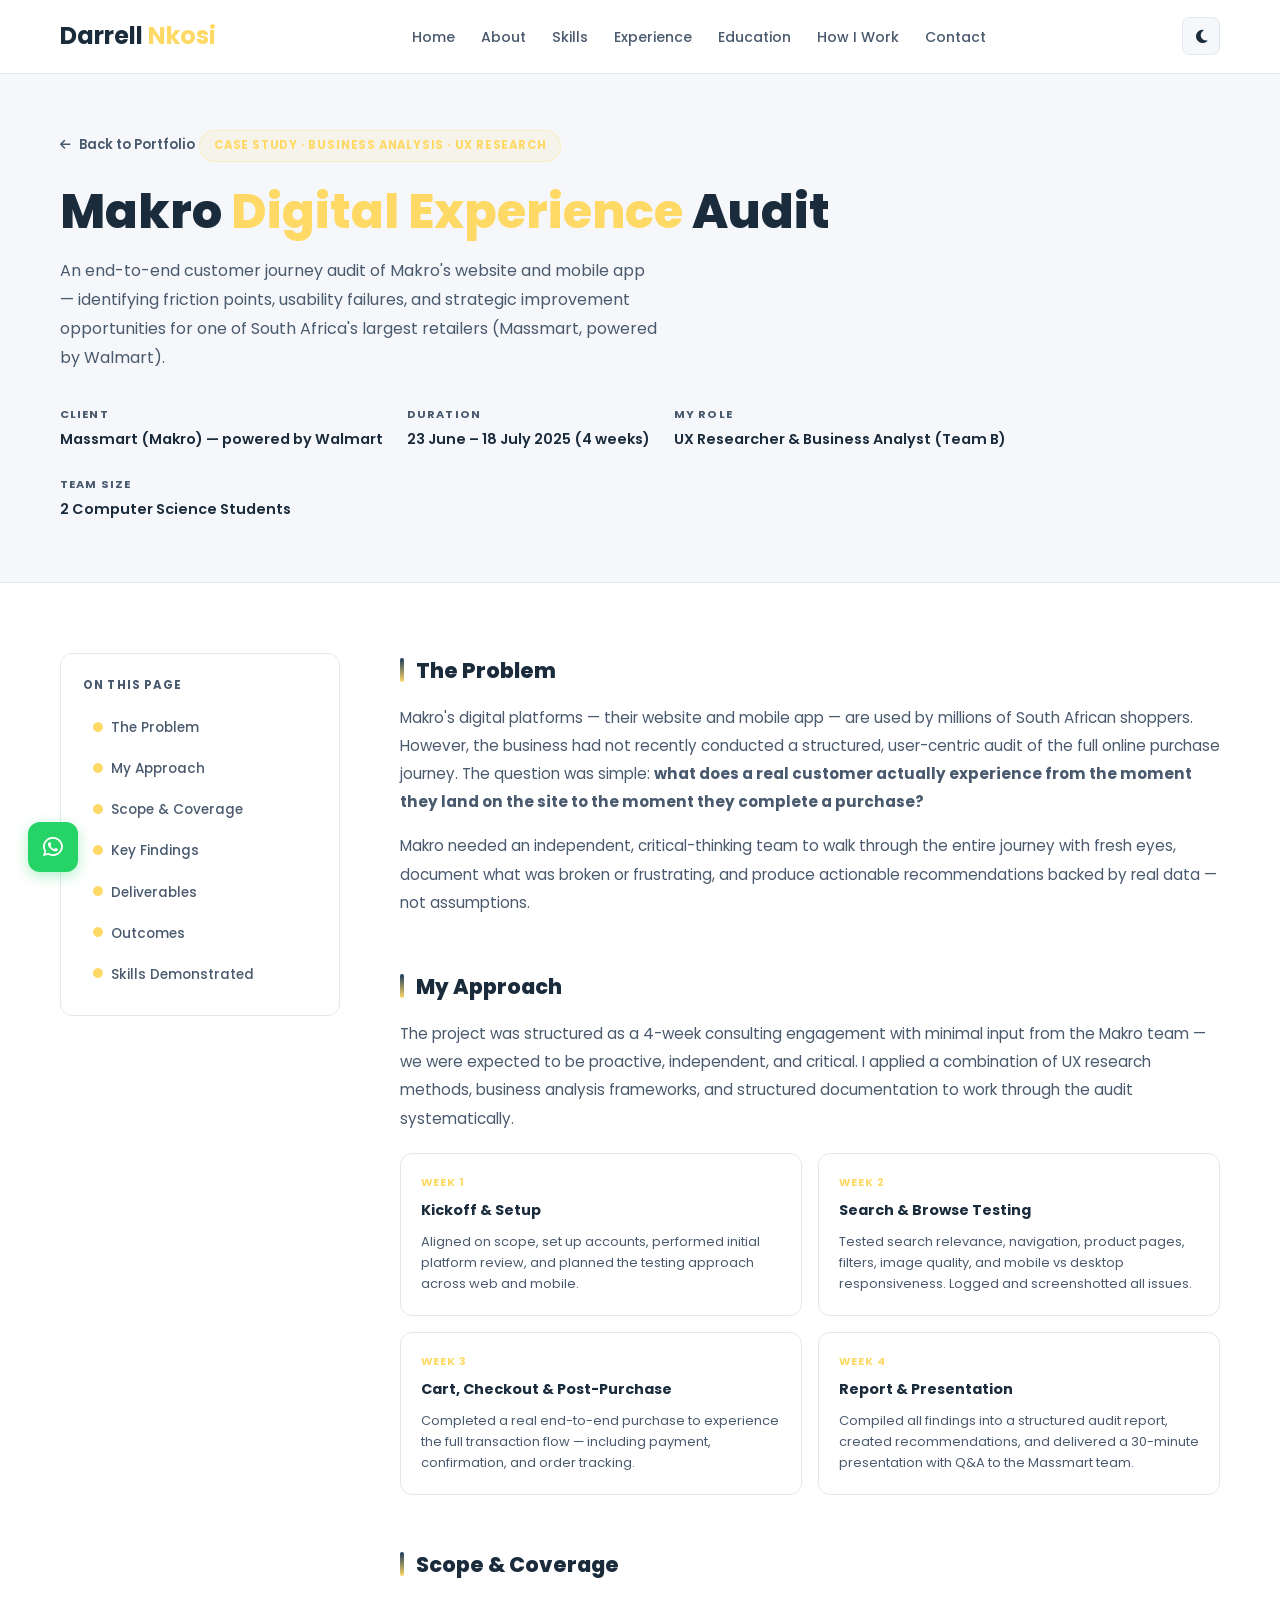
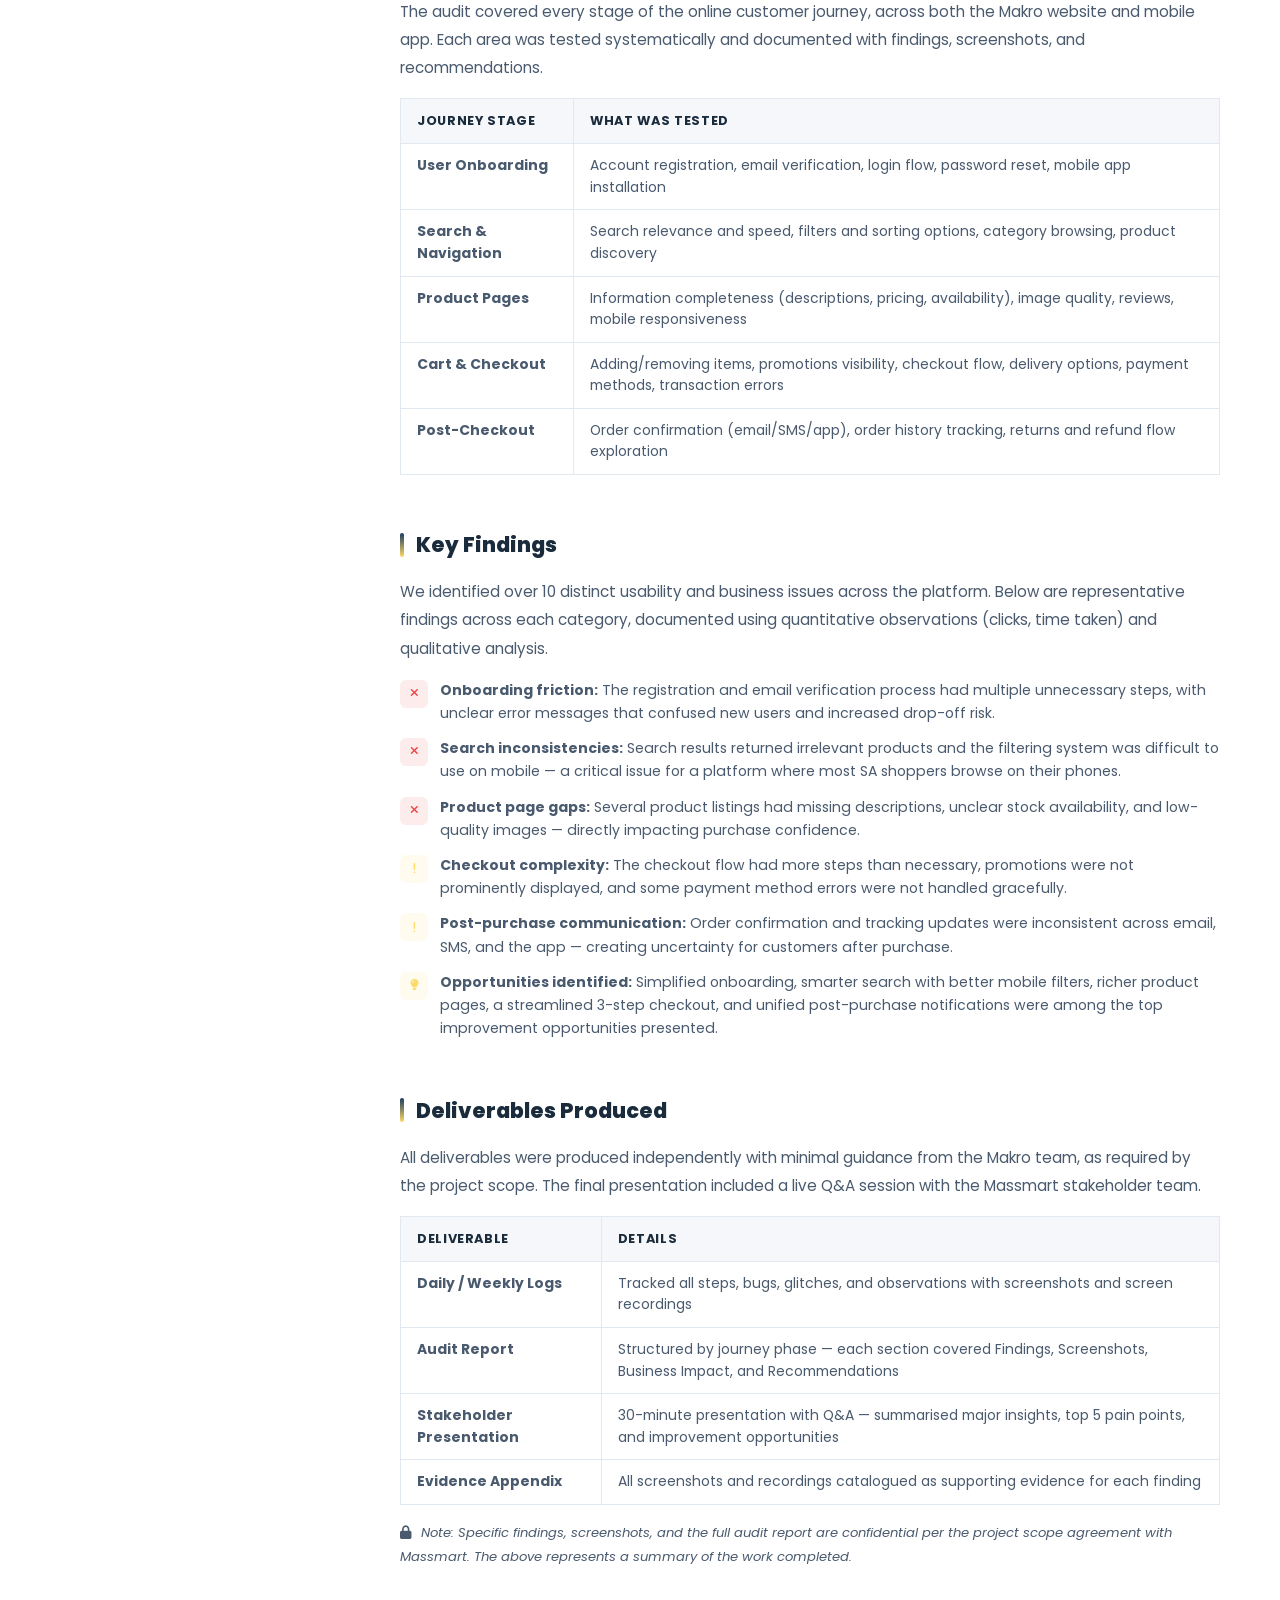
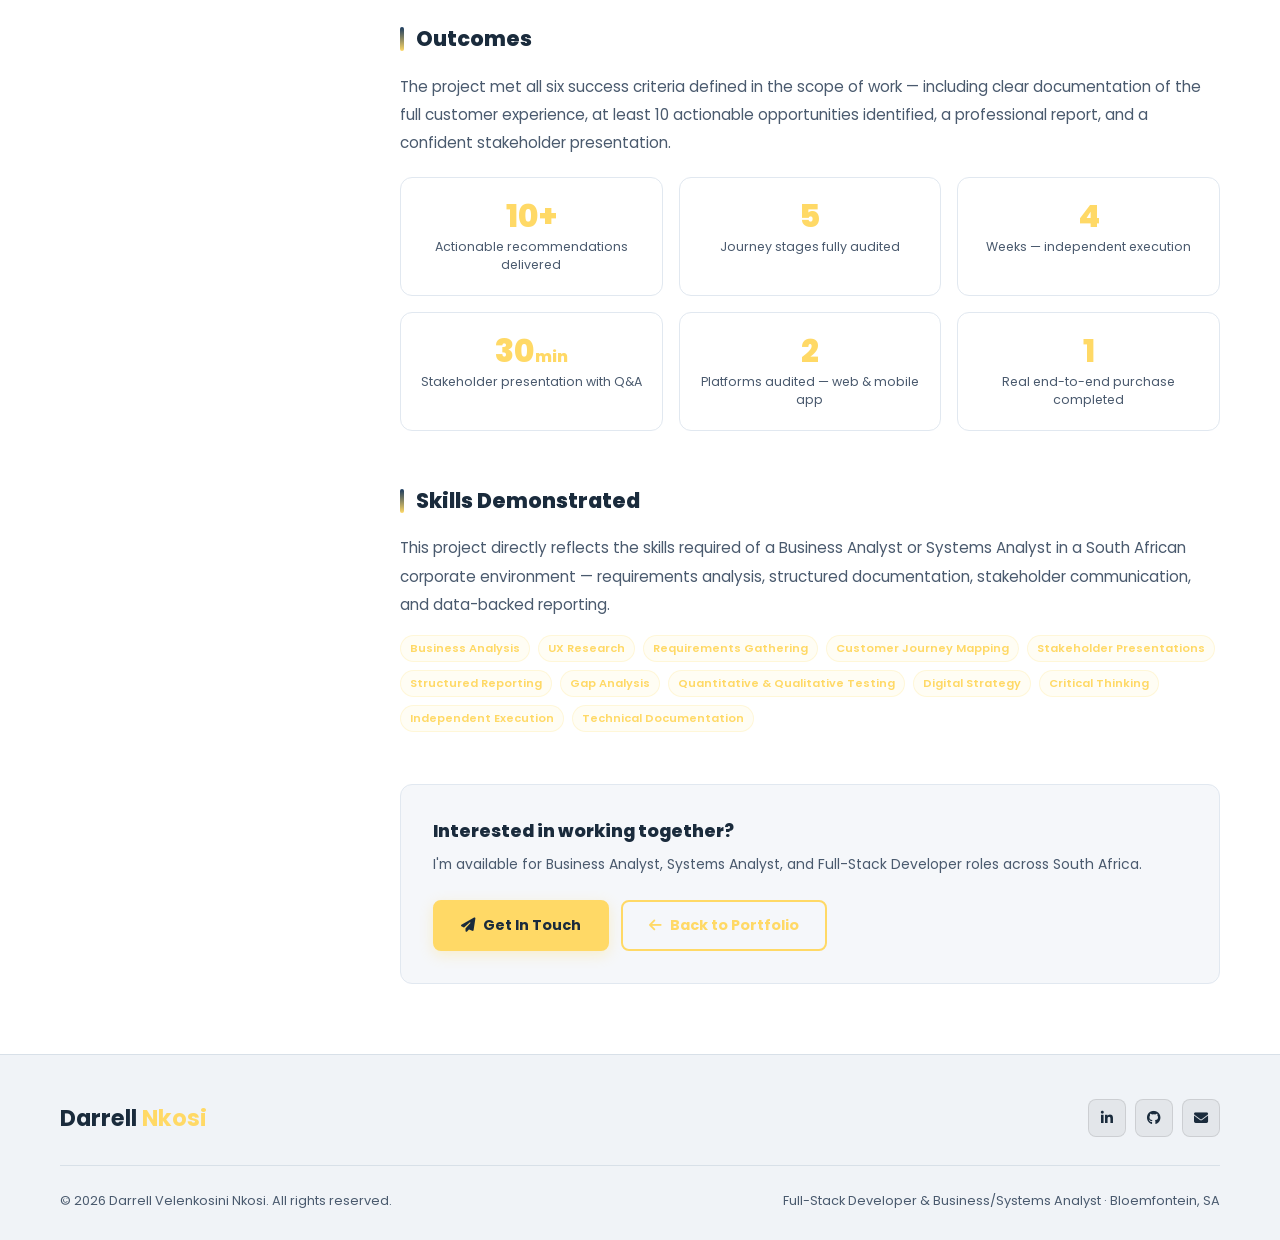
==== commit f5a531ad: "Add files via upload" ====
--- a/makro-case-study.html
+++ b/makro-case-study.html
@@ -9,7 +9,7 @@
   <link rel="stylesheet" href="https://cdnjs.cloudflare.com/ajax/libs/font-awesome/6.4.0/css/all.min.css">
   <link href="https://fonts.googleapis.com/css2?family=Poppins:wght@300;400;500;600;700&display=swap" rel="stylesheet">
   <style>
-    /* Case study page specific styles */
+    /* Case study page specific styles - updated with yellow theme */
     .cs-hero {
       padding: 130px 0 60px;
       background: var(--bg-2);
@@ -27,16 +27,16 @@
       margin-bottom: 28px;
       transition: var(--transition);
     }
-    .cs-back:hover { color: var(--primary); }
+    .cs-back:hover { color: var(--accent); }
     .cs-back i { font-size: 0.75rem; }
 
     .cs-badge {
       display: inline-flex;
       align-items: center;
       gap: 8px;
-      background: rgba(16,185,129,0.1);
-      border: 1px solid rgba(16,185,129,0.3);
-      color: var(--primary);
+      background: rgba(255,217,102,0.1);
+      border: 1px solid rgba(255,217,102,0.3);
+      color: var(--accent);
       font-size: 0.72rem;
       font-weight: 700;
       padding: 5px 14px;
@@ -54,7 +54,7 @@
       margin-bottom: 18px;
     }
 
-    .cs-hero h1 span { color: var(--primary); }
+    .cs-hero h1 span { color: var(--accent); }
 
     .cs-hero p {
       font-size: 1rem;
@@ -137,8 +137,8 @@
       transition: var(--transition);
     }
 
-    .cs-nav ul li a i { color: var(--primary); font-size: 0.62rem; }
-    .cs-nav ul li a:hover { background: rgba(16,185,129,0.07); color: var(--primary); }
+    .cs-nav ul li a i { color: var(--accent); font-size: 0.62rem; }
+    .cs-nav ul li a:hover { background: rgba(255,217,102,0.07); color: var(--accent); }
 
     /* Content blocks */
     .cs-section { margin-bottom: 52px; }
@@ -184,14 +184,14 @@
       transition: var(--transition);
     }
 
-    .cs-phase:hover { border-color: rgba(16,185,129,0.3); box-shadow: var(--shadow); }
+    .cs-phase:hover { border-color: rgba(255,217,102,0.3); box-shadow: var(--shadow); }
 
     .cs-phase-num {
       font-size: 0.68rem;
       font-weight: 700;
       text-transform: uppercase;
       letter-spacing: 0.1em;
-      color: var(--primary);
+      color: var(--accent);
       margin-bottom: 6px;
     }
 
@@ -236,8 +236,8 @@
     }
 
     .finding-icon.red { background: rgba(239,68,68,0.1); color: #ef4444; }
-    .finding-icon.green { background: rgba(16,185,129,0.1); color: var(--primary); }
-    .finding-icon.amber { background: rgba(245,158,11,0.1); color: var(--accent); }
+    .finding-icon.green { background: rgba(255,217,102,0.1); color: var(--accent); }
+    .finding-icon.amber { background: rgba(255,217,102,0.1); color: var(--accent); }
 
     /* Outcome stats */
     .cs-outcomes {
@@ -258,7 +258,7 @@
     .cs-outcome-num {
       font-size: 2rem;
       font-weight: 800;
-      color: var(--primary);
+      color: var(--accent);
       line-height: 1;
       margin-bottom: 6px;
     }
@@ -297,7 +297,7 @@
       line-height: 1.55;
     }
 
-    .cs-table tr:hover td { background: rgba(16,185,129,0.03); }
+    .cs-table tr:hover td { background: rgba(255,217,102,0.03); }
 
     /* Skills used strip */
     .cs-skills-used {
@@ -326,6 +326,28 @@
 
     .cs-cta-btns { display: flex; gap: 12px; flex-wrap: wrap; flex-shrink: 0; }
 
+    /* Update all buttons to yellow */
+    .btn {
+      display: inline-flex; align-items: center; gap: 8px;
+      padding: 11px 26px; background: var(--accent); color: var(--text);
+      border-radius: 8px; text-decoration: none; font-weight: 700;
+      font-size: 0.9rem; transition: var(--transition);
+      border: 2px solid var(--accent); cursor: pointer;
+      box-shadow: 0 4px 14px rgba(255,217,102,0.3);
+    }
+    .btn:hover {
+      background: #f5c542; border-color: #f5c542; 
+      transform: translateY(-2px); box-shadow: 0 8px 24px rgba(255,217,102,0.3);
+    }
+    .btn-outline {
+      background: transparent; color: var(--accent);
+      border-color: var(--accent); box-shadow: none;
+    }
+    .btn-outline:hover {
+      background: var(--accent); color: var(--text);
+      transform: translateY(-2px); box-shadow: 0 4px 14px rgba(255,217,102,0.3);
+    }
+
     /* Print */
     @media print {
       header, .cs-sidebar, .cs-back, .cs-cta { display: none !important; }
@@ -352,7 +374,7 @@
   <!-- Header -->
   <header>
     <div class="container header-content">
-      <div class="logo">Darrell <span>Nkosi</span></div>
+      <div class="logo">Darrell <span class="logo-highlight">Nkosi</span></div>
       <button class="menu-toggle" aria-label="Toggle menu"><i class="fas fa-bars"></i></button>
       <nav>
         <ul>
@@ -379,7 +401,7 @@
       <a href="index.html#experience" class="cs-back">
         <i class="fas fa-arrow-left"></i> Back to Portfolio
       </a>
-      <div class="cs-badge">Case Study &middot; Business Analysis &middot; UX Research</div>
+      <div class="cs-badge">Case Study · Business Analysis · UX Research</div>
       <h1>Makro <span>Digital Experience</span> Audit</h1>
       <p>An end-to-end customer journey audit of Makro's website and mobile app — identifying friction points, usability failures, and strategic improvement opportunities for one of South Africa's largest retailers (Massmart, powered by Walmart).</p>
 
@@ -646,7 +668,7 @@
   <footer>
     <div class="container">
       <div class="footer-top">
-        <div class="footer-logo">Darrell <span>Nkosi</span></div>
+        <div class="footer-logo">Darrell <span class="footer-highlight">Nkosi</span></div>
         <div class="social-links">
           <a href="https://www.linkedin.com/in/darrell-nkosi-86797a28b" target="_blank" aria-label="LinkedIn"><i class="fab fa-linkedin-in"></i></a>
           <a href="https://github.com/VelenkosiniNkosi" target="_blank" aria-label="GitHub"><i class="fab fa-github"></i></a>
@@ -655,46 +677,85 @@
       </div>
       <div class="footer-bottom">
         <p>&copy; <span id="footerYear"></span> Darrell Velenkosini Nkosi. All rights reserved.</p>
-        <p>Full-Stack Developer &amp; Aspiring Business Analyst &middot; Bloemfontein, SA</p>
+        <p>Full-Stack Developer &amp; Business/Systems Analyst · Bloemfontein, SA</p>
       </div>
     </div>
   </footer>
 
-  <a href="#" class="back-to-top" aria-label="Back to top"><i class="fas fa-arrow-up"></i></a>
+  <a href="#" class="scroll-to-top" aria-label="Scroll to top">
+    <i class="fas fa-arrow-up"></i>
+  </a>
+
+  <a href="https://wa.me/27634650914" target="_blank" class="whatsapp-float" aria-label="WhatsApp">
+    <i class="fab fa-whatsapp"></i>
+    <span class="whatsapp-tooltip">Chat on WhatsApp</span>
+  </a>
 
   <script>
     document.addEventListener('DOMContentLoaded', function () {
       document.getElementById('footerYear').textContent = new Date().getFullYear();
 
-      const themeToggle = document.getElementById('themeToggle');
-      const themeIcon = themeToggle.querySelector('i');
-
-      function setTheme(theme) {
-        document.documentElement.setAttribute('data-theme', theme);
-        themeIcon.classList.remove('fa-moon', 'fa-sun');
-        themeIcon.classList.add(theme === 'dark' ? 'fa-sun' : 'fa-moon');
-        localStorage.setItem('theme', theme);
-      }
-
-      const savedTheme = localStorage.getItem('theme');
-      const prefersDark = window.matchMedia('(prefers-color-scheme: dark)').matches;
-      setTheme(savedTheme || (prefersDark ? 'dark' : 'light'));
-      themeToggle.addEventListener('click', () => {
-        setTheme(document.documentElement.getAttribute('data-theme') === 'dark' ? 'light' : 'dark');
-      });
-
+      // Theme Toggle
+      (function() {
+        const themeToggle = document.getElementById('themeToggle');
+        const htmlElement = document.documentElement;
+        
+        function setTheme(theme) {
+          htmlElement.setAttribute('data-theme', theme);
+          const icon = themeToggle.querySelector('i');
+          icon.className = theme === 'dark' ? 'fas fa-sun' : 'fas fa-moon';
+          localStorage.setItem('theme', theme);
+        }
+        
+        const savedTheme = localStorage.getItem('theme');
+        if (savedTheme) {
+          setTheme(savedTheme);
+        } else {
+          const prefersDark = window.matchMedia('(prefers-color-scheme: dark)').matches;
+          setTheme(prefersDark ? 'dark' : 'light');
+        }
+        
+        themeToggle.addEventListener('click', function() {
+          const currentTheme = htmlElement.getAttribute('data-theme');
+          setTheme(currentTheme === 'dark' ? 'light' : 'dark');
+        });
+      })();
+
+      // Mobile Navigation
       const menuToggle = document.querySelector('.menu-toggle');
       const nav = document.querySelector('nav');
-      menuToggle.addEventListener('click', () => nav.classList.toggle('active'));
+      
+      menuToggle.addEventListener('click', function(e) {
+        e.stopPropagation();
+        nav.classList.toggle('active');
+      });
+      
       document.querySelectorAll('nav a').forEach(link => {
         link.addEventListener('click', () => nav.classList.remove('active'));
       });
-
-      const backToTop = document.querySelector('.back-to-top');
+      
+      document.addEventListener('click', function(e) {
+        if (!nav.contains(e.target) && !menuToggle.contains(e.target)) {
+          nav.classList.remove('active');
+        }
+      });
+
+      // Scroll to Top
+      const scrollToTop = document.querySelector('.scroll-to-top');
       window.addEventListener('scroll', () => {
-        backToTop.classList.toggle('active', window.pageYOffset > 300);
+        if (window.pageYOffset > 400) {
+          scrollToTop.classList.add('active');
+        } else {
+          scrollToTop.classList.remove('active');
+        }
       });
 
+      scrollToTop.addEventListener('click', function(e) {
+        e.preventDefault();
+        window.scrollTo({ top: 0, behavior: 'smooth' });
+      });
+
+      // Smooth scroll for anchor links
       document.querySelectorAll('a[href^="#"]').forEach(anchor => {
         anchor.addEventListener('click', function (e) {
           e.preventDefault();
@@ -705,4 +766,4 @@
     });
   </script>
 </body>
-</html>
+</html>
--- a/style.css
+++ b/style.css
@@ -1,52 +1,64 @@
 /* =============================================
    DARRELL NKOSI — PORTFOLIO CSS
-   Theme: Emerald Green + Charcoal + Off-White
+   Theme: Navy Blue + Yellow Accent
    ============================================= */
 
 :root {
-  --primary: #10b981;
-  --primary-dark: #059669;
-  --accent: #f59e0b;
-
+  --primary: #1a3a5f;        /* Navy Blue - main color */
+  --primary-light: #2c4a7a;  /* Lighter navy for hover */
+  --primary-dark: #0f2a47;   /* Darker navy */
+  --accent: #ffd966;          /* Soft Yellow - main accent */
+  --accent-hover: #f5c542;    /* Slightly darker yellow for hover */
+  
   --bg: #ffffff;
-  --bg-2: #f3f4f6;
-  --text: #111827;
-  --text-muted: #6b7280;
+  --bg-2: #f5f7fa;
+  --text: #1a2b3c;
+  --text-muted: #4a5a6e;
   --card-bg: #ffffff;
-  --border: #e5e7eb;
+  --border: #e1e8f0;
   --nav-bg: rgba(255,255,255,0.96);
+  --skills-bg: #e8ecf2;       /* Darker background for skills section in light mode */
 
   /* Footer — light mode: light background, dark text */
-  --footer-bg: #f3f4f6;
-  --footer-border: #e5e7eb;
-  --footer-text: #111827;
-  --footer-muted: #6b7280;
-  --footer-icon-bg: rgba(0,0,0,0.06);
+  --footer-bg: #f0f3f7;
+  --footer-border: #d8e0e8;
+  --footer-text: #1a2b3c;
+  --footer-muted: #4a5a6e;
+  --footer-icon-bg: rgba(0,0,0,0.05);
   --footer-icon-border: rgba(0,0,0,0.1);
 
-  --shadow: 0 8px 32px rgba(0,0,0,0.10);
-  --shadow-lg: 0 20px 60px rgba(0,0,0,0.14);
+  --shadow: 0 8px 32px rgba(0,20,40,0.08);
+  --shadow-lg: 0 20px 60px rgba(0,20,40,0.12);
   --transition: all 0.3s cubic-bezier(0.4,0,0.2,1);
   --radius: 12px;
 }
 
 [data-theme="dark"] {
+  --primary: #3a6a9a;        /* Brighter navy for dark mode */
+  --primary-light: #4a7aaa;
+  --primary-dark: #2a4a7a;
+  --accent: #ffd966;          /* Soft Yellow - same for dark mode */
+  --accent-hover: #f5c542;
+  
   --bg: #0f172a;
-  --bg-2: #1e293b;
-  --text: #f1f5f9;
-  --text-muted: #94a3b8;
-  --card-bg: #1e293b;
-  --border: #334155;
+  --bg-2: #1a2639;
+  --text: #f0f4fa;
+  --text-muted: #a0b3cc;
+  --card-bg: #1e2a3a;
+  --border: #2a3a50;
   --nav-bg: rgba(15,23,42,0.97);
-  --shadow: 0 8px 32px rgba(0,0,0,0.4);
-
-  /* Footer — dark mode: slightly darker than bg */
-  --footer-bg: #080d18;
-  --footer-border: #1e293b;
-  --footer-text: #e2e8f0;
-  --footer-muted: #64748b;
+  --skills-bg: #1e2a3a;       /* Keep consistent with dark mode */
+  
+  /* Footer — dark mode: darker navy */
+  --footer-bg: #0a1220;
+  --footer-border: #1e2a3a;
+  --footer-text: #e0e8f0;
+  --footer-muted: #8a9bb0;
   --footer-icon-bg: rgba(255,255,255,0.05);
   --footer-icon-border: rgba(255,255,255,0.1);
+  
+  --shadow: 0 8px 32px rgba(0,0,0,0.4);
+  --shadow-lg: 0 20px 60px rgba(0,0,0,0.5);
 }
 
 *,*::before,*::after { margin:0; padding:0; box-sizing:border-box; }
@@ -78,7 +90,7 @@
   padding: 16px 0; gap: 20px;
 }
 .logo { font-size: 1.5rem; font-weight: 700; color: var(--text); flex-shrink: 0; }
-.logo span { color: var(--primary); }
+.logo .logo-highlight { color: var(--accent); }
 
 nav ul { display:flex; list-style:none; gap:2px; }
 nav ul li a {
@@ -87,7 +99,7 @@
   padding: 6px 12px; border-radius: 6px;
   transition: var(--transition);
 }
-nav ul li a:hover { color: var(--primary); background: rgba(16,185,129,0.08); }
+nav ul li a:hover { color: var(--accent); background: rgba(255,217,102,0.08); }
 
 .header-actions { display:flex; align-items:center; gap:10px; flex-shrink:0; }
 .theme-toggle {
@@ -97,7 +109,7 @@
   display: flex; align-items: center; justify-content: center;
   transition: var(--transition);
 }
-.theme-toggle:hover { background: var(--primary); color: white; border-color: var(--primary); }
+.theme-toggle:hover { background: var(--accent); color: var(--text); border-color: var(--accent); }
 .menu-toggle {
   display: none; font-size: 1.3rem; cursor: pointer;
   color: var(--text); background: none; border: none; padding:4px;
@@ -111,12 +123,12 @@
 }
 .hero::before {
   content:''; position:absolute; width:700px; height:700px; border-radius:50%;
-  background: radial-gradient(circle, rgba(16,185,129,0.1) 0%, transparent 70%);
+  background: radial-gradient(circle, rgba(26,58,95,0.1) 0%, transparent 70%);
   top:-300px; right:-200px; pointer-events:none;
 }
 .hero::after {
   content:''; position:absolute; width:400px; height:400px; border-radius:50%;
-  background: radial-gradient(circle, rgba(16,185,129,0.06) 0%, transparent 70%);
+  background: radial-gradient(circle, rgba(26,58,95,0.06) 0%, transparent 70%);
   bottom:-150px; left:-100px; pointer-events:none;
 }
 .hero-content {
@@ -126,14 +138,14 @@
 }
 .hero-badge {
   display:inline-flex; align-items:center; gap:8px;
-  background: rgba(16,185,129,0.1); border: 1px solid rgba(16,185,129,0.3);
-  color: var(--primary); font-size:0.75rem; font-weight:600;
+  background: rgba(255,217,102,0.1); border: 1px solid rgba(255,217,102,0.3);
+  color: var(--accent); font-size:0.75rem; font-weight:600;
   padding:5px 14px; border-radius:100px; margin-bottom:20px;
   letter-spacing:0.06em; text-transform:uppercase;
 }
 .hero-badge::before {
   content:''; width:7px; height:7px; border-radius:50%;
-  background:var(--primary); animation:blink 1.8s infinite;
+  background:var(--accent); animation:blink 1.8s infinite;
 }
 @keyframes blink { 0%,100%{opacity:1} 50%{opacity:0.3} }
 
@@ -141,7 +153,7 @@
   font-size: clamp(2.2rem, 4.5vw, 3.6rem); font-weight:800;
   line-height:1.1; color:var(--text); margin-bottom:18px;
 }
-.hero h1 .highlight { color: var(--primary); }
+.hero h1 .highlight { color: var(--accent); }
 .hero-sub {
   font-size:1rem; color:var(--text-muted);
   margin-bottom:32px; max-width:440px; line-height:1.75;
@@ -151,37 +163,44 @@
 .profile-frame { position:relative; width:320px; height:320px; }
 .profile-frame::before {
   content:''; position:absolute; inset:-14px; border-radius:50%;
-  border: 2px dashed rgba(16,185,129,0.35);
+  border: 2px dashed var(--accent);
   animation:spin 20s linear infinite;
 }
 @keyframes spin { to{transform:rotate(360deg)} }
 .profile-photo {
   width:100%; height:100%; border-radius:50%; object-fit:cover;
-  border:4px solid var(--primary);
-  box-shadow:0 0 0 8px rgba(16,185,129,0.08), var(--shadow-lg);
+  border:4px solid var(--accent);
+  box-shadow:0 0 0 8px rgba(255,217,102,0.08), var(--shadow-lg);
   position:relative; z-index:1;
 }
 
 /* ── BUTTONS ── */
 .btn {
   display:inline-flex; align-items:center; gap:8px;
-  padding:11px 26px; background:var(--primary); color:white;
-  border-radius:8px; text-decoration:none; font-weight:600;
+  padding:11px 26px; background:var(--accent); color:var(--text);
+  border-radius:8px; text-decoration:none; font-weight:700;
   font-size:0.9rem; transition:var(--transition);
-  border:2px solid var(--primary); cursor:pointer;
-  box-shadow:0 4px 14px rgba(16,185,129,0.28);
+  border:2px solid var(--accent); cursor:pointer;
+  box-shadow:0 4px 14px rgba(255,217,102,0.3);
 }
 .btn:hover {
-  background:var(--primary-dark); border-color:var(--primary-dark);
-  transform:translateY(-2px); box-shadow:0 8px 24px rgba(16,185,129,0.38);
+  background:var(--accent-hover); border-color:var(--accent-hover); 
+  transform:translateY(-2px); box-shadow:0 8px 24px rgba(255,217,102,0.3);
 }
 .btn-outline {
-  background:transparent; color:var(--text);
-  border-color:var(--border); box-shadow:none;
+  background:transparent; color:var(--accent);
+  border-color:var(--accent); box-shadow:none;
 }
 .btn-outline:hover {
-  border-color:var(--primary); color:var(--primary);
-  background:rgba(16,185,129,0.06); box-shadow:none;
+  background:var(--accent); color:var(--text);
+  transform:translateY(-2px); box-shadow:0 4px 14px rgba(255,217,102,0.3);
+}
+.btn-cv {
+  background:var(--accent); border-color:var(--accent); color:var(--text);
+  box-shadow:0 4px 14px rgba(255,217,102,0.3);
+}
+.btn-cv:hover {
+  background:var(--accent-hover); border-color:var(--accent-hover); color:var(--text);
 }
 
 /* ── SECTIONS ── */
@@ -191,7 +210,7 @@
   font-size:0.72rem; font-weight:700; letter-spacing:0.12em;
   text-transform:uppercase; color:var(--primary); margin-bottom:12px;
 }
-.section-label::before { content:''; width:22px; height:2px; background:var(--primary); }
+.section-label::before { content:''; width:22px; height:2px; background:var(--accent); }
 .section-title {
   font-size: clamp(1.8rem, 3vw, 2.5rem);
   font-weight:800; color:var(--text); margin-bottom:14px;
@@ -212,18 +231,23 @@
   text-align:center; padding:14px 10px;
   background:var(--card-bg); border-radius:var(--radius); border:1px solid var(--border);
 }
-.stat-num { font-size:1.8rem; font-weight:800; color:var(--primary); }
+.stat-num { font-size:1.8rem; font-weight:800; color:var(--accent); }
 .stat-label { font-size:0.72rem; color:var(--text-muted); font-weight:500; margin-top:3px; }
 
-/* ── SKILLS ── */
+/* ── SKILLS SECTION WITH DARKER BACKGROUND IN LIGHT MODE ── */
+.skills {
+  background: var(--skills-bg);
+  transition: background 0.3s ease;
+}
+
 .skills-container { display:grid; grid-template-columns:repeat(auto-fit,minmax(270px,1fr)); gap:20px; }
 .skill-category {
   background:var(--card-bg); padding:26px; border-radius:var(--radius);
   border:1px solid var(--border); transition:var(--transition);
 }
 .skill-category:hover {
-  border-color:var(--primary);
-  box-shadow:0 0 0 1px var(--primary), var(--shadow);
+  border-color:var(--accent);
+  box-shadow:0 0 0 1px var(--accent), var(--shadow);
   transform:translateY(-4px);
 }
 .skill-category h3 {
@@ -232,7 +256,7 @@
 }
 .skills-list { list-style:none; display:flex; flex-direction:column; gap:9px; }
 .skills-list li { display:flex; align-items:center; gap:9px; font-size:0.87rem; color:var(--text); }
-.skills-list li i { color:var(--primary); font-size:0.65rem; flex-shrink:0; }
+.skills-list li i { color:var(--accent); font-size:0.65rem; flex-shrink:0; }
 
 /* ── EXPERIENCE ── */
 .experience { background:var(--bg-2); }
@@ -248,13 +272,13 @@
   transform:scaleX(0); transform-origin:left; transition:transform 0.3s ease;
 }
 .experience-card:hover {
-  border-color:rgba(16,185,129,0.3); box-shadow:var(--shadow); transform:translateY(-4px);
+  border-color:rgba(255,217,102,0.3); box-shadow:var(--shadow); transform:translateY(-4px);
 }
 .experience-card:hover::before { transform:scaleX(1); }
 .exp-header { margin-bottom:14px; }
 .exp-header h3 { font-size:0.97rem; font-weight:700; color:var(--text); margin-bottom:6px; line-height:1.4; }
 .exp-meta { display:flex; align-items:center; gap:10px; flex-wrap:wrap; margin-top:6px; }
-.company { font-size:0.8rem; color:var(--primary); font-weight:600; }
+.company { font-size:0.8rem; color:var(--accent); font-weight:600; }
 .exp-date {
   font-size:0.75rem; color:var(--text-muted); background:var(--bg-2);
   border:1px solid var(--border); padding:2px 10px; border-radius:100px;
@@ -265,15 +289,16 @@
   font-size:0.83rem; color:var(--text-muted);
   display:flex; align-items:flex-start; gap:8px; line-height:1.5;
 }
-.exp-content ul li i { color:var(--primary); font-size:0.58rem; margin-top:5px; flex-shrink:0; }
+.exp-content ul li i { color:var(--accent); font-size:0.58rem; margin-top:5px; flex-shrink:0; }
 .skills-tags { display:flex; flex-wrap:wrap; gap:5px; margin-top:12px; }
 .skill-tag {
-  background:rgba(16,185,129,0.07); border:1px solid rgba(16,185,129,0.2);
-  color:var(--primary); padding:3px 9px; border-radius:100px;
+  background:rgba(255,217,102,0.07); border:1px solid rgba(255,217,102,0.2);
+  color:var(--accent); padding:3px 9px; border-radius:100px;
   font-size:0.7rem; font-weight:600;
 }
 
 /* ── EDUCATION ── */
+.education { background:var(--bg-2); }
 .education-container { display:grid; grid-template-columns:repeat(auto-fit,minmax(290px,1fr)); gap:22px; }
 .education-item {
   background:var(--card-bg); border:1px solid var(--border);
@@ -284,9 +309,9 @@
   content:''; position:absolute; top:0; left:0; width:4px; height:100%;
   background:linear-gradient(to bottom,var(--primary),var(--accent));
 }
-.education-item:hover { transform:translateY(-4px); box-shadow:var(--shadow); border-color:rgba(16,185,129,0.3); }
+.education-item:hover { transform:translateY(-4px); box-shadow:var(--shadow); border-color:rgba(255,217,102,0.3); }
 .education-item h3 { font-size:0.97rem; font-weight:700; color:var(--text); margin-bottom:5px; }
-.education-date { font-size:0.76rem; color:var(--primary); font-weight:600; margin-bottom:6px; }
+.education-date { font-size:0.76rem; color:var(--accent); font-weight:600; margin-bottom:6px; }
 .education-item p { font-size:0.83rem; color:var(--text-muted); margin-bottom:13px; }
 .education-details { list-style:none; display:flex; flex-direction:column; gap:8px; }
 .education-details li { font-size:0.83rem; color:var(--text); display:flex; align-items:center; gap:9px; }
@@ -299,9 +324,9 @@
   background:var(--card-bg); border:1px solid var(--border);
   border-radius:var(--radius); padding:22px; transition:var(--transition);
 }
-.certification-item:hover { border-color:rgba(16,185,129,0.4); box-shadow:var(--shadow); transform:translateY(-4px); }
+.certification-item:hover { border-color:rgba(255,217,102,0.4); box-shadow:var(--shadow); transform:translateY(-4px); }
 .certification-item h3 { font-size:0.92rem; font-weight:700; color:var(--text); margin-bottom:5px; }
-.certification-provider { font-size:0.78rem; color:var(--primary); font-weight:600; margin-bottom:9px; }
+.certification-provider { font-size:0.78rem; color:var(--accent); font-weight:600; margin-bottom:9px; }
 .certification-item p { font-size:0.81rem; color:var(--text-muted); line-height:1.6; }
 
 /* ── CONTACT ── */
@@ -310,7 +335,7 @@
 .contact-info > p { color:var(--text-muted); margin-bottom:28px; font-size:0.92rem; line-height:1.7; }
 .contact-details { list-style:none; display:flex; flex-direction:column; gap:14px; }
 .contact-details li { display:flex; align-items:center; gap:13px; font-size:0.88rem; color:var(--text); }
-.contact-details li i { color:var(--primary); font-size:0.95rem; width:18px; text-align:center; }
+.contact-details li i { color:var(--accent); font-size:0.95rem; width:18px; text-align:center; }
 .contact-socials { display:flex; gap:10px; margin-top:26px; flex-wrap:wrap; }
 .social-btn {
   display:inline-flex; align-items:center; gap:7px;
@@ -318,7 +343,7 @@
   text-decoration:none; transition:var(--transition);
   border:1px solid var(--border); color:var(--text); background:var(--card-bg);
 }
-.social-btn:hover { border-color:var(--primary); color:var(--primary); transform:translateY(-2px); }
+.social-btn:hover { border-color:var(--accent); color:var(--accent); transform:translateY(-2px); }
 .form-group { margin-bottom:16px; }
 .form-group label { display:block; font-size:0.83rem; font-weight:600; color:var(--text); margin-bottom:5px; }
 .form-control {
@@ -326,7 +351,7 @@
   font-family:'Poppins',sans-serif; font-size:0.88rem;
   background:var(--card-bg); color:var(--text); transition:var(--transition);
 }
-.form-control:focus { outline:none; border-color:var(--primary); box-shadow:0 0 0 3px rgba(16,185,129,0.1); }
+.form-control:focus { outline:none; border-color:var(--accent); box-shadow:0 0 0 3px rgba(255,217,102,0.1); }
 textarea.form-control { min-height:130px; resize:vertical; }
 
 /* ── FOOTER — FULLY THEME-AWARE ── */
@@ -344,7 +369,7 @@
   margin-bottom: 24px; gap:20px; flex-wrap:wrap;
 }
 .footer-logo { font-size:1.4rem; font-weight:700; color: var(--footer-text); }
-.footer-logo span { color: var(--primary); }
+.footer-logo .footer-highlight { color: var(--accent); }
 .social-links { display:flex; gap:9px; }
 .social-links a {
   display:inline-flex; align-items:center; justify-content:center;
@@ -354,20 +379,44 @@
   border-radius:8px; color: var(--footer-text); text-decoration:none;
   transition:var(--transition); font-size:0.88rem;
 }
-.social-links a:hover { background:var(--primary); border-color:var(--primary); color:white; transform:translateY(-3px); }
+.social-links a:hover { background:var(--accent); border-color:var(--accent); color:var(--text); transform:translateY(-3px); }
 .footer-bottom { display:flex; justify-content:space-between; align-items:center; flex-wrap:wrap; gap:10px; }
 .footer-bottom p { font-size:0.8rem; color: var(--footer-muted); }
 
-/* ── FLOATING BUTTONS ── */
-.back-to-top {
-  position:fixed; bottom:28px; right:28px; width:42px; height:42px;
-  background:var(--primary); color:white; border-radius:8px;
-  display:flex; align-items:center; justify-content:center;
-  text-decoration:none; box-shadow:0 4px 14px rgba(16,185,129,0.4);
-  opacity:0; visibility:hidden; transition:var(--transition); z-index:999; font-size:0.85rem;
-}
-.back-to-top.active { opacity:1; visibility:visible; }
-.back-to-top:hover { background:var(--primary-dark); transform:translateY(-3px); }
+/* ── SCROLL TO TOP BUTTON ── */
+.scroll-to-top {
+  position: fixed;
+  bottom: 28px;
+  right: 28px;
+  width: 50px;
+  height: 50px;
+  background: var(--accent);
+  color: var(--text);
+  border-radius: 12px;
+  display: flex;
+  align-items: center;
+  justify-content: center;
+  text-decoration: none;
+  box-shadow: 0 4px 14px rgba(255,217,102,0.4);
+  opacity: 0;
+  visibility: hidden;
+  transition: all 0.3s ease;
+  z-index: 999;
+  font-size: 1.2rem;
+}
+
+.scroll-to-top.active {
+  opacity: 1;
+  visibility: visible;
+}
+
+.scroll-to-top:hover {
+  background: var(--accent-hover);
+  transform: translateY(-5px);
+  box-shadow: 0 8px 20px rgba(255,217,102,0.5);
+}
+
+/* ── WHATSAPP FLOATING BUTTON ── */
 .whatsapp-float {
   position:fixed; width:50px; height:50px; bottom:28px; left:28px;
   background:#25d366; color:white; border-radius:12px;
@@ -385,48 +434,55 @@
 .whatsapp-float:hover .whatsapp-tooltip { opacity:1; }
 
 /* ── ANIMATIONS ── */
-.fade-in { opacity:0; transform:translateY(22px); transition:opacity 0.55s ease,transform 0.55s ease; }
+.fade-in { opacity:1; transform:translateY(0); transition:opacity 0.55s ease,transform 0.55s ease; }
 .fade-in.in-view { opacity:1; transform:translateY(0); }
-
-/* ── RESPONSIVE ── */
-@media(max-width:992px){
-  .hero-content { grid-template-columns:1fr; text-align:center; gap:40px; }
-  .hero-btns { justify-content:center; }
-  .hero-sub { margin:0 auto 32px; }
-  .hero-image-wrap { order:-1; }
-  .profile-frame { width:250px; height:250px; }
-  .about-content { grid-template-columns:1fr; }
-  .contact-container { grid-template-columns:1fr; }
-  .hero-badge { margin:0 auto 20px; }
-}
-@media(max-width:768px){
-  .menu-toggle { display:block; }
-  nav {
-    position:fixed; top:0; left:-100%; width:80%; height:100vh;
-    background:var(--nav-bg); backdrop-filter:blur(16px);
-    transition:left 0.3s ease; padding:90px 28px 28px;
-    border-right:1px solid var(--border); box-shadow:4px 0 20px rgba(0,0,0,0.1); z-index:999;
-  }
-  nav.active { left:0; }
-  nav ul { flex-direction:column; gap:4px; }
-  nav ul li a { display:block; padding:10px 14px; font-size:0.97rem; }
-  .experience-cards { grid-template-columns:1fr; }
-  .footer-top { flex-direction:column; text-align:center; }
-  .footer-bottom { flex-direction:column; text-align:center; }
-  .whatsapp-float { width:46px; height:46px; bottom:18px; left:18px; }
-  .back-to-top { bottom:18px; right:18px; }
-}
+.anim-ready .fade-in { opacity:0; transform:translateY(22px); }
+.anim-ready .fade-in.in-view { opacity:1; transform:translateY(0); }
+
+/* ── CASE STUDY LINK — NOW SAME AS OTHER BUTTONS ── */
+.case-study-link {
+  display: inline-flex;
+  align-items: center;
+  gap: 7px;
+  margin-top: 14px;
+  font-size: 0.8rem;
+  font-weight: 700;
+  color: var(--text);
+  text-decoration: none;
+  padding: 8px 16px;
+  border: 2px solid var(--accent);
+  border-radius: 8px;
+  background: var(--accent);
+  transition: var(--transition);
+}
+
+.case-study-link:hover {
+  background: var(--accent-hover);
+  border-color: var(--accent-hover);
+  transform: translateY(-2px);
+  box-shadow: 0 4px 14px rgba(255,217,102,0.3);
+}
+
+/* ── LAST UPDATED BADGE ── */
+.last-updated {
+  display: inline-flex;
+  align-items: center;
+  gap: 6px;
+  font-size: 0.72rem;
+  color: var(--text-muted);
+  margin-top: 18px;
+  opacity: 0.75;
+}
+.last-updated i { color: var(--accent); font-size: 0.68rem; }
 
 /* ── HOW I WORK SECTION ── */
 .approach { background: var(--bg); }
-
 .approach-grid {
   display: grid;
   grid-template-columns: repeat(auto-fit, minmax(240px, 1fr));
   gap: 22px;
   margin-bottom: 48px;
 }
-
 .approach-card {
   background: var(--card-bg);
   border: 1px solid var(--border);
@@ -436,7 +492,6 @@
   position: relative;
   overflow: hidden;
 }
-
 .approach-card::after {
   content: '';
   position: absolute;
@@ -447,43 +502,36 @@
   transform-origin: left;
   transition: transform 0.3s ease;
 }
-
 .approach-card:hover {
-  border-color: rgba(16,185,129,0.3);
+  border-color: rgba(255,217,102,0.3);
   box-shadow: var(--shadow);
   transform: translateY(-4px);
 }
-
 .approach-card:hover::after { transform: scaleX(1); }
-
 .approach-step {
   display: inline-flex;
   align-items: center;
   justify-content: center;
   width: 36px; height: 36px;
-  background: rgba(16,185,129,0.1);
-  border: 1px solid rgba(16,185,129,0.25);
+  background: rgba(255,217,102,0.1);
+  border: 1px solid rgba(255,217,102,0.25);
   border-radius: 8px;
   font-size: 0.8rem;
   font-weight: 800;
-  color: var(--primary);
+  color: var(--accent);
   margin-bottom: 16px;
-  font-family: 'Poppins', sans-serif;
-}
-
+}
 .approach-card h3 {
   font-size: 0.97rem;
   font-weight: 700;
   color: var(--text);
   margin-bottom: 8px;
 }
-
 .approach-card p {
   font-size: 0.84rem;
   color: var(--text-muted);
   line-height: 1.7;
 }
-
 .approach-tools {
   background: var(--bg-2);
   border: 1px solid var(--border);
@@ -494,7 +542,6 @@
   gap: 32px;
   flex-wrap: wrap;
 }
-
 .approach-tools-label {
   font-size: 0.78rem;
   font-weight: 700;
@@ -503,13 +550,11 @@
   color: var(--text-muted);
   white-space: nowrap;
 }
-
 .approach-tools-tags {
   display: flex;
   flex-wrap: wrap;
   gap: 8px;
 }
-
 .approach-tool-tag {
   display: inline-flex;
   align-items: center;
@@ -523,69 +568,164 @@
   font-weight: 500;
   transition: var(--transition);
 }
-
-.approach-tool-tag i { color: var(--primary); font-size: 0.72rem; }
-
+.approach-tool-tag i { color: var(--accent); font-size: 0.72rem; }
 .approach-tool-tag:hover {
-  border-color: var(--primary);
-  color: var(--primary);
-}
-
-/* ── CASE STUDY LINK ON CARD ── */
-.case-study-link {
-  display: inline-flex;
-  align-items: center;
-  gap: 7px;
-  margin-top: 14px;
-  font-size: 0.8rem;
-  font-weight: 600;
-  color: var(--primary);
-  text-decoration: none;
-  padding: 6px 14px;
-  border: 1px solid rgba(16,185,129,0.3);
-  border-radius: 100px;
-  background: rgba(16,185,129,0.05);
-  transition: var(--transition);
-}
-
-.case-study-link:hover {
-  background: var(--primary);
-  color: white;
-  border-color: var(--primary);
-}
-
-/* ── DOWNLOAD CV BUTTON ── */
-.btn-cv {
-  background: transparent;
-  color: var(--primary);
-  border: 2px solid var(--primary);
-  box-shadow: none;
-}
-
-.btn-cv:hover {
-  background: var(--primary);
-  color: white;
-  box-shadow: 0 4px 14px rgba(16,185,129,0.3);
-}
-
-/* ── LAST UPDATED BADGE ── */
-.last-updated {
-  display: inline-flex;
-  align-items: center;
-  gap: 6px;
-  font-size: 0.72rem;
-  color: var(--text-muted);
-  margin-top: 18px;
-  opacity: 0.75;
-}
-
-.last-updated i { color: var(--primary); font-size: 0.68rem; }
+  border-color: var(--accent);
+  color: var(--accent);
+}
+
+/* ── MOBILE NAVIGATION FIXES ── */
+@media (max-width: 768px) {
+  .menu-toggle {
+    display: block !important;
+    background: transparent;
+    border: none;
+    color: var(--text);
+    font-size: 1.5rem;
+    cursor: pointer;
+    padding: 8px;
+    z-index: 1001;
+  }
+  
+  nav {
+    position: fixed;
+    top: 80px;
+    left: -100%;
+    width: 280px;
+    height: calc(100vh - 80px);
+    background: var(--nav-bg);
+    backdrop-filter: blur(16px);
+    transition: left 0.3s ease;
+    padding: 30px 20px;
+    border-right: 1px solid var(--border);
+    box-shadow: 4px 0 20px rgba(0,0,0,0.1);
+    z-index: 1000;
+    overflow-y: auto;
+  }
+  
+  nav.active {
+    left: 0;
+  }
+  
+  nav ul {
+    flex-direction: column;
+    gap: 8px;
+  }
+  
+  nav ul li {
+    width: 100%;
+  }
+  
+  nav ul li a {
+    display: block;
+    padding: 12px 16px;
+    font-size: 1rem;
+    border-radius: 8px;
+  }
+  
+  nav ul li a:hover {
+    background: rgba(255,217,102,0.1);
+  }
+}
+
+/* ── RESPONSIVE FIXES ── */
+@media (max-width: 992px) {
+  .hero-content {
+    grid-template-columns: 1fr;
+    text-align: center;
+    gap: 40px;
+  }
+  
+  .hero-badge {
+    margin: 0 auto 20px;
+  }
+  
+  .hero-btns {
+    justify-content: center;
+  }
+  
+  .hero-sub {
+    margin-left: auto;
+    margin-right: auto;
+  }
+  
+  .about-content {
+    grid-template-columns: 1fr;
+  }
+  
+  .contact-container {
+    grid-template-columns: 1fr;
+    gap: 40px;
+  }
+}
+
+@media (max-width: 576px) {
+  .hero h1 {
+    font-size: 2rem;
+  }
+  
+  .hero-btns {
+    flex-direction: column;
+    align-items: stretch;
+  }
+  
+  .hero-btns .btn {
+    width: 100%;
+    justify-content: center;
+  }
+  
+  .profile-frame {
+    width: 220px;
+    height: 220px;
+  }
+  
+  .about-stats {
+    grid-template-columns: 1fr;
+    gap: 10px;
+  }
+  
+  .stat-item {
+    padding: 12px;
+  }
+  
+  .experience-cards,
+  .education-container,
+  .certifications-container,
+  .approach-grid {
+    grid-template-columns: 1fr;
+  }
+  
+  .footer-top {
+    flex-direction: column;
+    text-align: center;
+  }
+  
+  .footer-bottom {
+    flex-direction: column;
+    text-align: center;
+  }
+  
+  .scroll-to-top,
+  .whatsapp-float {
+    width: 44px;
+    height: 44px;
+    bottom: 15px;
+  }
+  
+  .scroll-to-top {
+    right: 15px;
+  }
+  
+  .whatsapp-float {
+    left: 15px;
+  }
+}
 
 /* ── PRINT STYLES ── */
 @media print {
   header, footer, .back-to-top, .whatsapp-float,
   .theme-toggle, .menu-toggle, .hero-btns,
-  .contact-form, .contact-socials, nav { display: none !important; }
+  .contact-form, .contact-socials, nav, .scroll-to-top { display: none !important; }
 
   body { background: #fff !important; color: #111 !important; font-size: 11pt; }
 
@@ -649,4 +789,4 @@
     color: #333 !important;
     background: #f5f5f5 !important;
   }
-}
+}
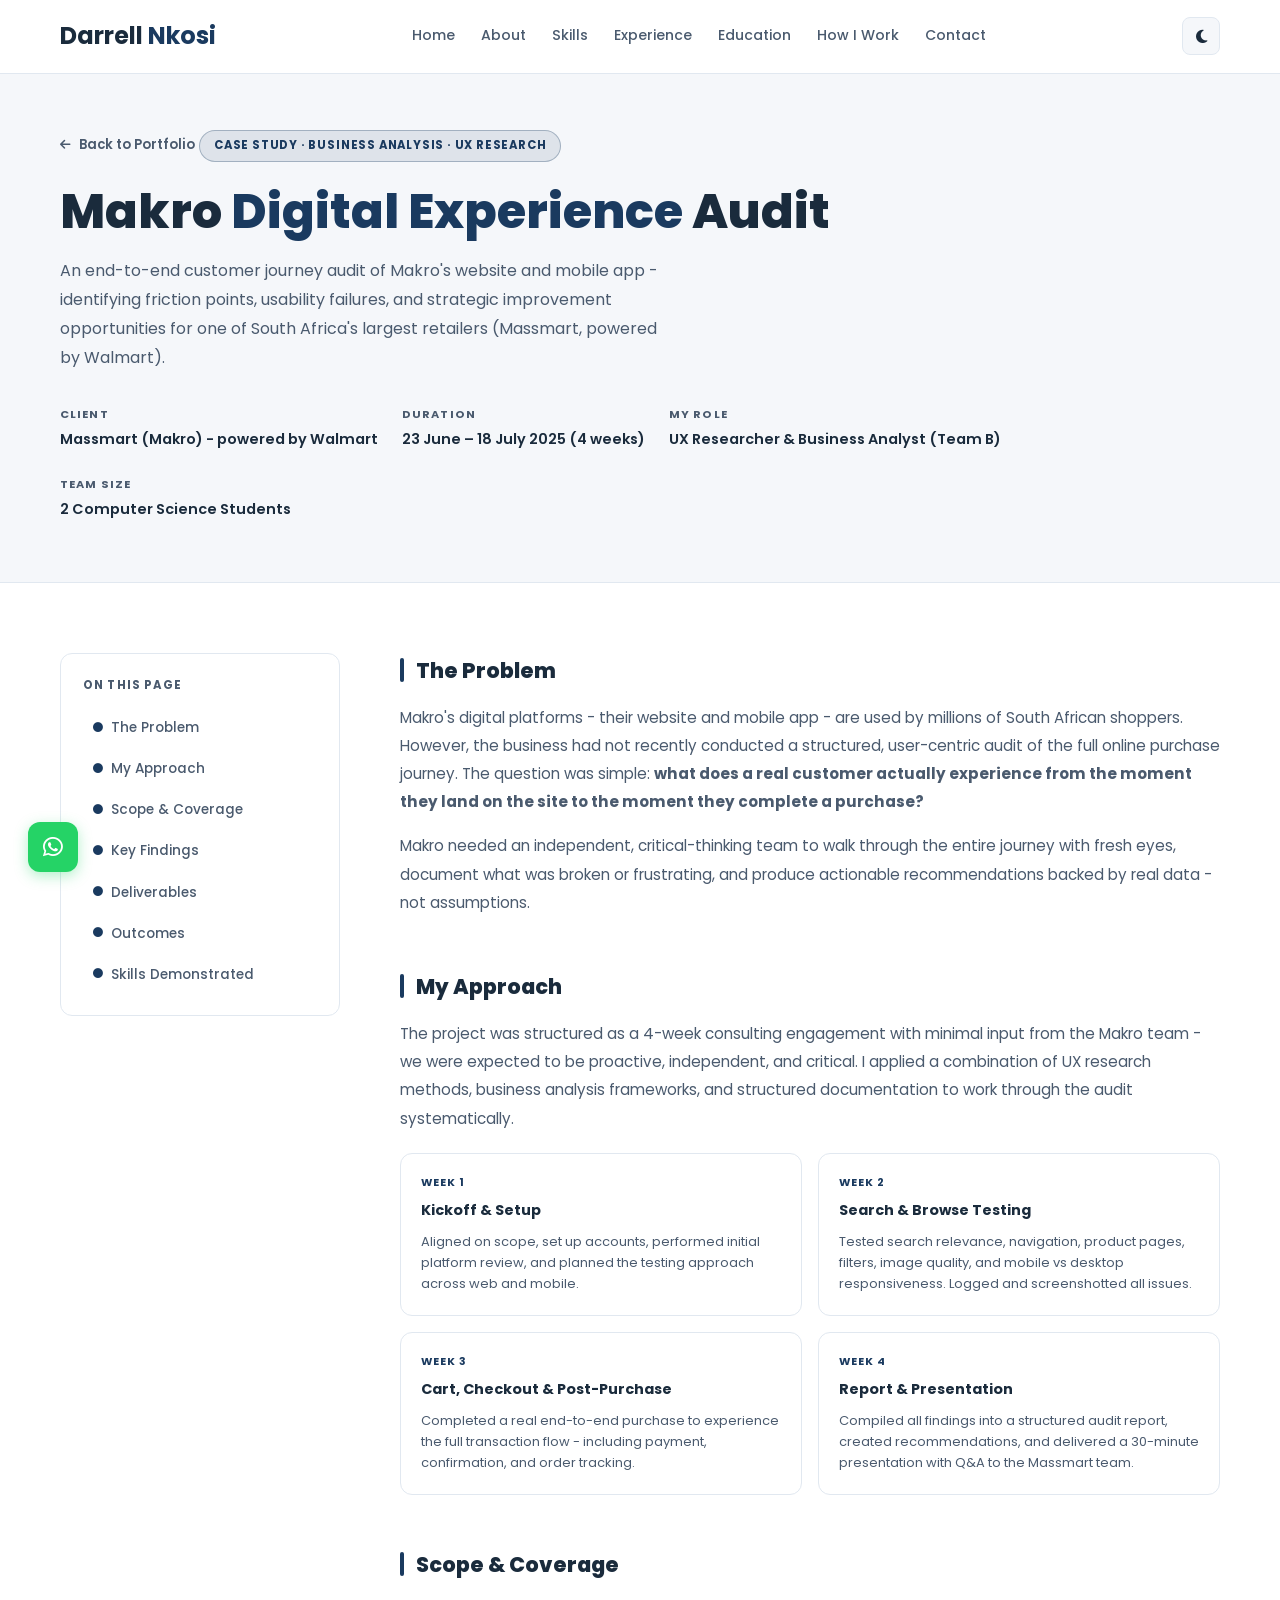
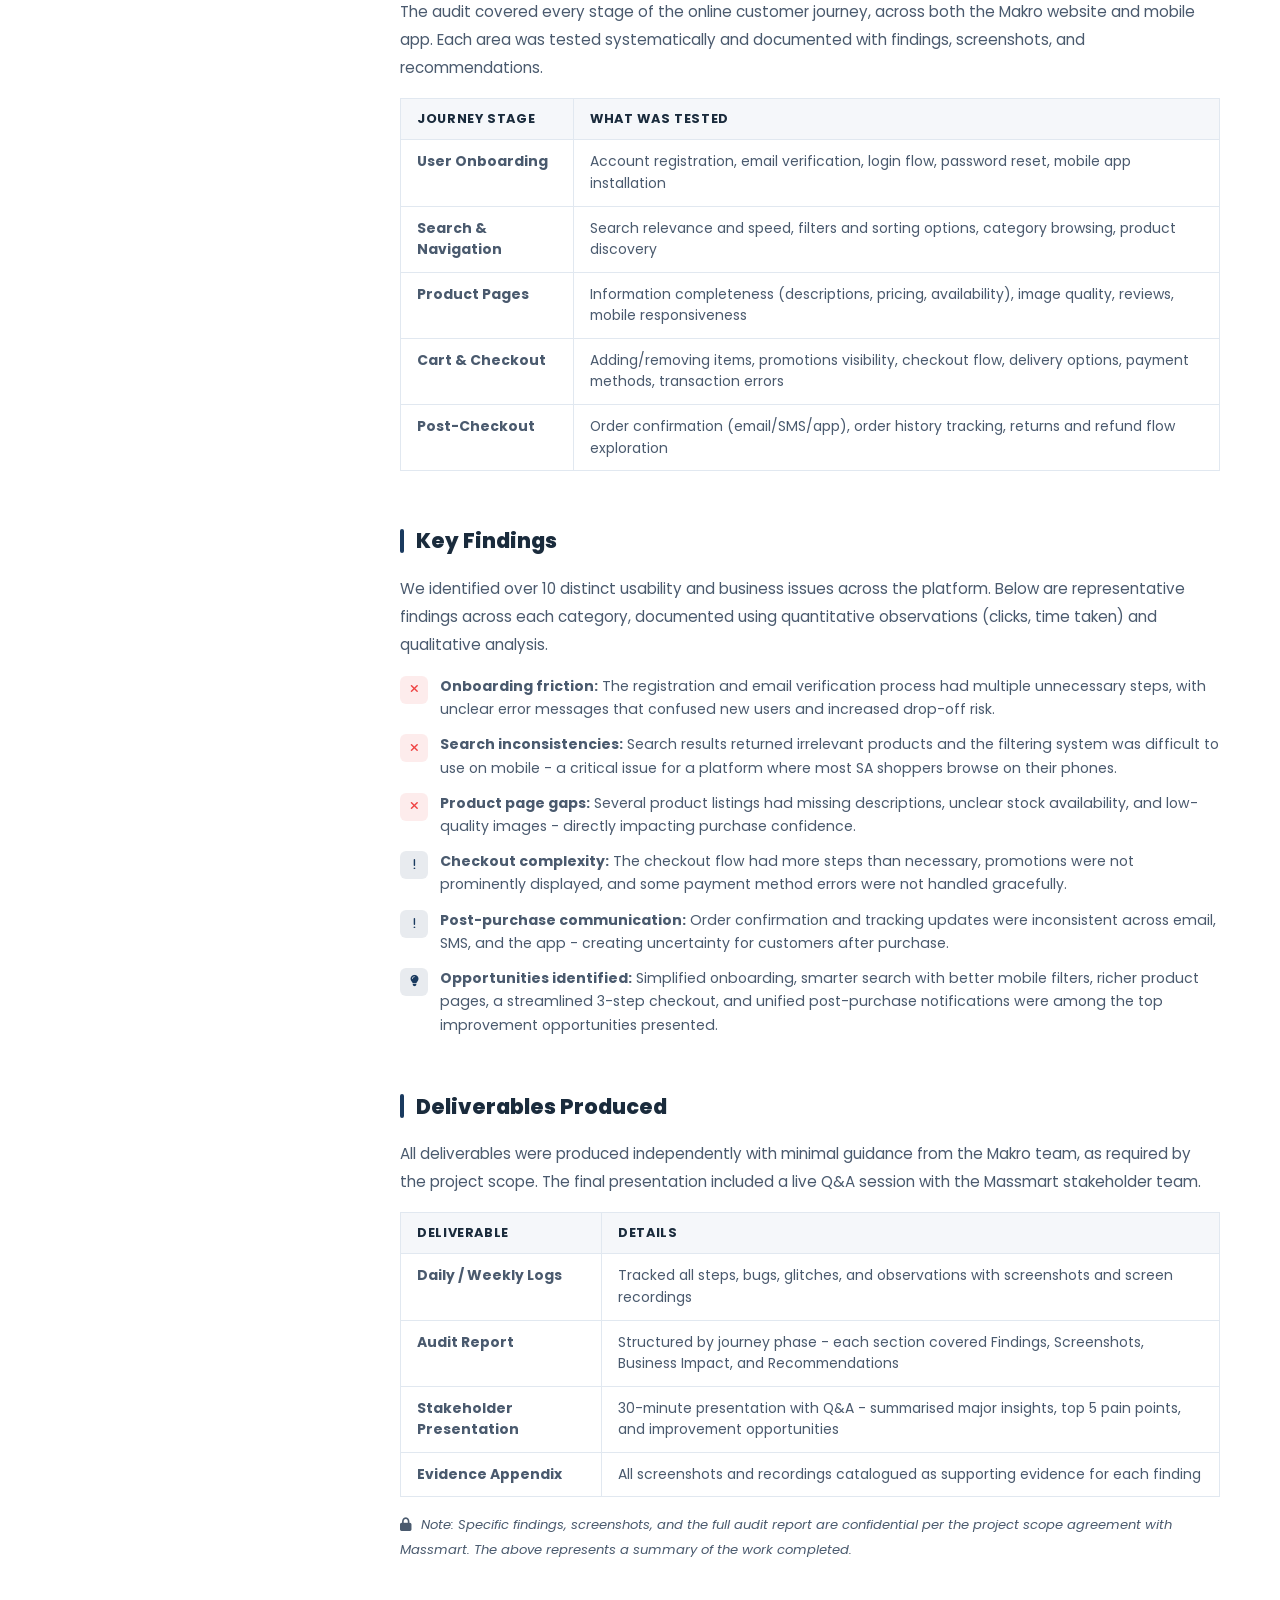
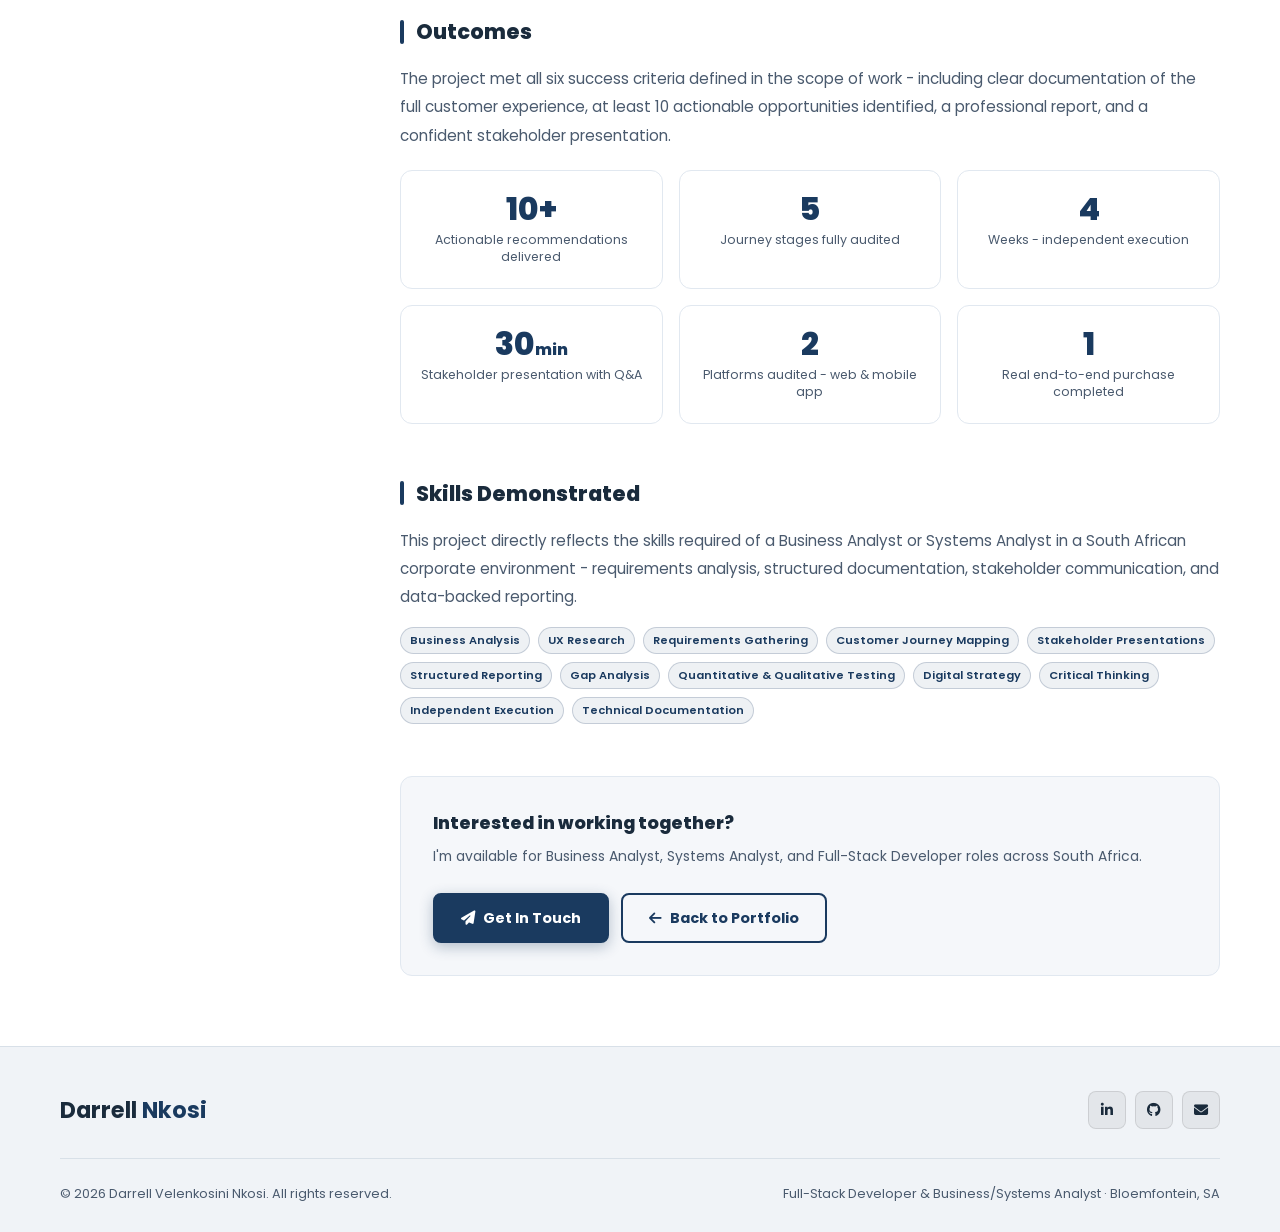
==== commit 3c3cd488: "Add files via upload" ====
--- a/makro-case-study.html
+++ b/makro-case-study.html
@@ -1,9 +1,26 @@
-<!DOCTYPE html>
+<!DOC
+    [data-theme="dark"] {
+      --bg: #0f172a;
+      --bg-2: #1a2639;
+      --text: #f0f4fa;
+      --text-muted: #a0b3cc;
+      --card-bg: #1e2a3a;
+      --border: #2a3a50;
+      --primary: #3a6a9a;
+      --primary-light: #4a7aaa;
+      --primary-dark: #2a4a7a;
+      --accent: #ffd966;
+      --accent-hover: #f5c542;
+      --nav-bg: rgba(15,23,42,0.97);
+      --shadow: 0 8px 32px rgba(0,0,0,0.4);
+      --shadow-lg: 0 20px 60px rgba(0,0,0,0.5);
+    }
+TYPE html>
 <html lang="en">
 <head>
   <meta charset="UTF-8" />
   <meta name="viewport" content="width=device-width, initial-scale=1.0"/>
-  <title>Makro Digital Experience Audit — Case Study | Darrell Nkosi</title>
+  <title>Makro Digital Experience Audit - Case Study | Darrell Nkosi</title>
   <meta name="description" content="Case study: End-to-End Customer Experience Audit of Makro website and app by Darrell Nkosi. UX research, business analysis, and digital strategy for Massmart (Walmart).">
   <link rel="stylesheet" href="style.css">
   <link rel="stylesheet" href="https://cdnjs.cloudflare.com/ajax/libs/font-awesome/6.4.0/css/all.min.css">
@@ -34,8 +51,8 @@
       display: inline-flex;
       align-items: center;
       gap: 8px;
-      background: rgba(255,217,102,0.1);
-      border: 1px solid rgba(255,217,102,0.3);
+      background: rgba(26,58,95,0.1);
+      border: 1px solid rgba(26,58,95,0.3);
       color: var(--accent);
       font-size: 0.72rem;
       font-weight: 700;
@@ -138,7 +155,7 @@
     }
 
     .cs-nav ul li a i { color: var(--accent); font-size: 0.62rem; }
-    .cs-nav ul li a:hover { background: rgba(255,217,102,0.07); color: var(--accent); }
+    .cs-nav ul li a:hover { background: rgba(26,58,95,0.07); color: var(--accent); }
 
     /* Content blocks */
     .cs-section { margin-bottom: 52px; }
@@ -184,7 +201,7 @@
       transition: var(--transition);
     }
 
-    .cs-phase:hover { border-color: rgba(255,217,102,0.3); box-shadow: var(--shadow); }
+    .cs-phase:hover { border-color: rgba(26,58,95,0.3); box-shadow: var(--shadow); }
 
     .cs-phase-num {
       font-size: 0.68rem;
@@ -236,8 +253,8 @@
     }
 
     .finding-icon.red { background: rgba(239,68,68,0.1); color: #ef4444; }
-    .finding-icon.green { background: rgba(255,217,102,0.1); color: var(--accent); }
-    .finding-icon.amber { background: rgba(255,217,102,0.1); color: var(--accent); }
+    .finding-icon.green { background: rgba(26,58,95,0.1); color: var(--accent); }
+    .finding-icon.amber { background: rgba(26,58,95,0.1); color: var(--accent); }
 
     /* Outcome stats */
     .cs-outcomes {
@@ -297,7 +314,7 @@
       line-height: 1.55;
     }
 
-    .cs-table tr:hover td { background: rgba(255,217,102,0.03); }
+    .cs-table tr:hover td { background: rgba(26,58,95,0.03); }
 
     /* Skills used strip */
     .cs-skills-used {
@@ -329,23 +346,23 @@
     /* Update all buttons to yellow */
     .btn {
       display: inline-flex; align-items: center; gap: 8px;
-      padding: 11px 26px; background: var(--accent); color: var(--text);
+      padding: 11px 26px; background: var(--accent); color: var(--btn-text, #ffffff);
       border-radius: 8px; text-decoration: none; font-weight: 700;
       font-size: 0.9rem; transition: var(--transition);
       border: 2px solid var(--accent); cursor: pointer;
-      box-shadow: 0 4px 14px rgba(255,217,102,0.3);
+      box-shadow: 0 4px 14px rgba(26,58,95,0.3);
     }
     .btn:hover {
-      background: #f5c542; border-color: #f5c542; 
-      transform: translateY(-2px); box-shadow: 0 8px 24px rgba(255,217,102,0.3);
+      background: var(--primary-dark); border-color: var(--primary-dark);
+      transform: translateY(-2px); box-shadow: 0 8px 24px rgba(26,58,95,0.3);
     }
     .btn-outline {
       background: transparent; color: var(--accent);
       border-color: var(--accent); box-shadow: none;
     }
     .btn-outline:hover {
-      background: var(--accent); color: var(--text);
-      transform: translateY(-2px); box-shadow: 0 4px 14px rgba(255,217,102,0.3);
+      background: var(--accent); color: #ffffff;
+      transform: translateY(-2px); box-shadow: 0 4px 14px rgba(26,58,95,0.3);
     }
 
     /* Print */
@@ -368,6 +385,14 @@
       .cs-outcomes { grid-template-columns: 1fr; }
     }
   </style>
+  <script>
+    (function(){
+      var t='light';
+      try{t=localStorage.getItem('theme')||'light';}catch(e){}
+      if(t!=='dark'&&t!=='light'){t=window.matchMedia('(prefers-color-scheme:dark)').matches?'dark':'light';}
+      document.documentElement.setAttribute('data-theme',t);
+    })();
+  </script>
 </head>
 <body>
 
@@ -403,12 +428,12 @@
       </a>
       <div class="cs-badge">Case Study · Business Analysis · UX Research</div>
       <h1>Makro <span>Digital Experience</span> Audit</h1>
-      <p>An end-to-end customer journey audit of Makro's website and mobile app — identifying friction points, usability failures, and strategic improvement opportunities for one of South Africa's largest retailers (Massmart, powered by Walmart).</p>
+      <p>An end-to-end customer journey audit of Makro's website and mobile app - identifying friction points, usability failures, and strategic improvement opportunities for one of South Africa's largest retailers (Massmart, powered by Walmart).</p>
 
       <div class="cs-meta-row">
         <div class="cs-meta-item">
           <span class="cs-meta-label">Client</span>
-          <span class="cs-meta-value">Massmart (Makro) — powered by Walmart</span>
+          <span class="cs-meta-value">Massmart (Makro) - powered by Walmart</span>
         </div>
         <div class="cs-meta-item">
           <span class="cs-meta-label">Duration</span>
@@ -453,14 +478,14 @@
           <!-- Problem -->
           <div class="cs-section" id="problem">
             <div class="cs-section-title">The Problem</div>
-            <p class="cs-text">Makro's digital platforms — their website and mobile app — are used by millions of South African shoppers. However, the business had not recently conducted a structured, user-centric audit of the full online purchase journey. The question was simple: <strong>what does a real customer actually experience from the moment they land on the site to the moment they complete a purchase?</strong></p>
-            <p class="cs-text">Makro needed an independent, critical-thinking team to walk through the entire journey with fresh eyes, document what was broken or frustrating, and produce actionable recommendations backed by real data — not assumptions.</p>
+            <p class="cs-text">Makro's digital platforms - their website and mobile app - are used by millions of South African shoppers. However, the business had not recently conducted a structured, user-centric audit of the full online purchase journey. The question was simple: <strong>what does a real customer actually experience from the moment they land on the site to the moment they complete a purchase?</strong></p>
+            <p class="cs-text">Makro needed an independent, critical-thinking team to walk through the entire journey with fresh eyes, document what was broken or frustrating, and produce actionable recommendations backed by real data - not assumptions.</p>
           </div>
 
           <!-- Approach -->
           <div class="cs-section" id="approach">
             <div class="cs-section-title">My Approach</div>
-            <p class="cs-text">The project was structured as a 4-week consulting engagement with minimal input from the Makro team — we were expected to be proactive, independent, and critical. I applied a combination of UX research methods, business analysis frameworks, and structured documentation to work through the audit systematically.</p>
+            <p class="cs-text">The project was structured as a 4-week consulting engagement with minimal input from the Makro team - we were expected to be proactive, independent, and critical. I applied a combination of UX research methods, business analysis frameworks, and structured documentation to work through the audit systematically.</p>
 
             <div class="cs-phases">
               <div class="cs-phase">
@@ -476,7 +501,7 @@
               <div class="cs-phase">
                 <div class="cs-phase-num">Week 3</div>
                 <h4>Cart, Checkout &amp; Post-Purchase</h4>
-                <p>Completed a real end-to-end purchase to experience the full transaction flow — including payment, confirmation, and order tracking.</p>
+                <p>Completed a real end-to-end purchase to experience the full transaction flow - including payment, confirmation, and order tracking.</p>
               </div>
               <div class="cs-phase">
                 <div class="cs-phase-num">Week 4</div>
@@ -535,11 +560,11 @@
               </li>
               <li>
                 <div class="finding-icon red"><i class="fas fa-times"></i></div>
-                <div><strong>Search inconsistencies:</strong> Search results returned irrelevant products and the filtering system was difficult to use on mobile — a critical issue for a platform where most SA shoppers browse on their phones.</div>
+                <div><strong>Search inconsistencies:</strong> Search results returned irrelevant products and the filtering system was difficult to use on mobile - a critical issue for a platform where most SA shoppers browse on their phones.</div>
               </li>
               <li>
                 <div class="finding-icon red"><i class="fas fa-times"></i></div>
-                <div><strong>Product page gaps:</strong> Several product listings had missing descriptions, unclear stock availability, and low-quality images — directly impacting purchase confidence.</div>
+                <div><strong>Product page gaps:</strong> Several product listings had missing descriptions, unclear stock availability, and low-quality images - directly impacting purchase confidence.</div>
               </li>
               <li>
                 <div class="finding-icon amber"><i class="fas fa-exclamation"></i></div>
@@ -547,7 +572,7 @@
               </li>
               <li>
                 <div class="finding-icon amber"><i class="fas fa-exclamation"></i></div>
-                <div><strong>Post-purchase communication:</strong> Order confirmation and tracking updates were inconsistent across email, SMS, and the app — creating uncertainty for customers after purchase.</div>
+                <div><strong>Post-purchase communication:</strong> Order confirmation and tracking updates were inconsistent across email, SMS, and the app - creating uncertainty for customers after purchase.</div>
               </li>
               <li>
                 <div class="finding-icon green"><i class="fas fa-lightbulb"></i></div>
@@ -575,11 +600,11 @@
                 </tr>
                 <tr>
                   <td><strong>Audit Report</strong></td>
-                  <td>Structured by journey phase — each section covered Findings, Screenshots, Business Impact, and Recommendations</td>
+                  <td>Structured by journey phase - each section covered Findings, Screenshots, Business Impact, and Recommendations</td>
                 </tr>
                 <tr>
                   <td><strong>Stakeholder Presentation</strong></td>
-                  <td>30-minute presentation with Q&amp;A — summarised major insights, top 5 pain points, and improvement opportunities</td>
+                  <td>30-minute presentation with Q&amp;A - summarised major insights, top 5 pain points, and improvement opportunities</td>
                 </tr>
                 <tr>
                   <td><strong>Evidence Appendix</strong></td>
@@ -597,7 +622,7 @@
           <!-- Outcomes -->
           <div class="cs-section" id="outcomes">
             <div class="cs-section-title">Outcomes</div>
-            <p class="cs-text">The project met all six success criteria defined in the scope of work — including clear documentation of the full customer experience, at least 10 actionable opportunities identified, a professional report, and a confident stakeholder presentation.</p>
+            <p class="cs-text">The project met all six success criteria defined in the scope of work - including clear documentation of the full customer experience, at least 10 actionable opportunities identified, a professional report, and a confident stakeholder presentation.</p>
 
             <div class="cs-outcomes">
               <div class="cs-outcome">
@@ -610,7 +635,7 @@
               </div>
               <div class="cs-outcome">
                 <div class="cs-outcome-num">4</div>
-                <div class="cs-outcome-label">Weeks — independent execution</div>
+                <div class="cs-outcome-label">Weeks - independent execution</div>
               </div>
               <div class="cs-outcome">
                 <div class="cs-outcome-num">30<span style="font-size:1rem">min</span></div>
@@ -618,7 +643,7 @@
               </div>
               <div class="cs-outcome">
                 <div class="cs-outcome-num">2</div>
-                <div class="cs-outcome-label">Platforms audited — web &amp; mobile app</div>
+                <div class="cs-outcome-label">Platforms audited - web &amp; mobile app</div>
               </div>
               <div class="cs-outcome">
                 <div class="cs-outcome-num">1</div>
@@ -630,7 +655,7 @@
           <!-- Skills -->
           <div class="cs-section" id="skills">
             <div class="cs-section-title">Skills Demonstrated</div>
-            <p class="cs-text">This project directly reflects the skills required of a Business Analyst or Systems Analyst in a South African corporate environment — requirements analysis, structured documentation, stakeholder communication, and data-backed reporting.</p>
+            <p class="cs-text">This project directly reflects the skills required of a Business Analyst or Systems Analyst in a South African corporate environment - requirements analysis, structured documentation, stakeholder communication, and data-backed reporting.</p>
             <div class="cs-skills-used">
               <span class="skill-tag">Business Analysis</span>
               <span class="skill-tag">UX Research</span>
@@ -672,7 +697,7 @@
         <div class="social-links">
           <a href="https://www.linkedin.com/in/darrell-nkosi-86797a28b" target="_blank" aria-label="LinkedIn"><i class="fab fa-linkedin-in"></i></a>
           <a href="https://github.com/VelenkosiniNkosi" target="_blank" aria-label="GitHub"><i class="fab fa-github"></i></a>
-          <a href="mailto:velenkosininkosi02@gmail.com" aria-label="Email"><i class="fas fa-envelope"></i></a>
+          <a href="#" id="makroEmailIcon" aria-label="Email"><i class="fas fa-envelope"></i></a>
         </div>
       </div>
       <div class="footer-bottom">
@@ -692,6 +717,7 @@
   </a>
 
   <script>
+
     document.addEventListener('DOMContentLoaded', function () {
       document.getElementById('footerYear').textContent = new Date().getFullYear();
 
@@ -718,7 +744,16 @@
         themeToggle.addEventListener('click', function() {
           const currentTheme = htmlElement.getAttribute('data-theme');
           setTheme(currentTheme === 'dark' ? 'light' : 'dark');
-        });
+    
+      // Email links CF-proof
+      (function(){
+        var em = 'velenkosininkosi02'+'@'+'gmail.com';
+        var el1 = document.getElementById('makroEmailText');
+        var el2 = document.getElementById('makroEmailIcon');
+        if(el1){var a=document.createElement('a');a.href='mailto:'+em;a.textContent=em;el1.parentNode.replaceChild(a,el1);}
+        if(el2) el2.href='mailto:'+em;
+      })();
+    });
       })();
 
       // Mobile Navigation
@@ -760,10 +795,12 @@
         anchor.addEventListener('click', function (e) {
           e.preventDefault();
           const target = document.querySelector(this.getAttribute('href'));
-          if (target) window.scrollTo({ top: target.offsetTop - 80, behavior: 'smooth' });
+          if (target) window.scrollTo({ top: target.offsetTop - 75, behavior: 'smooth' });
         });
       });
+
     });
   </script>
+
 </body>
 </html>
--- a/style.css
+++ b/style.css
@@ -7,8 +7,8 @@
   --primary: #1a3a5f;        /* Navy Blue - main color */
   --primary-light: #2c4a7a;  /* Lighter navy for hover */
   --primary-dark: #0f2a47;   /* Darker navy */
-  --accent: #ffd966;          /* Soft Yellow - main accent */
-  --accent-hover: #f5c542;    /* Slightly darker yellow for hover */
+  --accent: #1a3a5f;          /* Navy Blue - accent (light mode) */
+  --accent-hover: #0f2a47;    /* Darker navy for hover */
   
   --bg: #ffffff;
   --bg-2: #f5f7fa;
@@ -99,7 +99,7 @@
   padding: 6px 12px; border-radius: 6px;
   transition: var(--transition);
 }
-nav ul li a:hover { color: var(--accent); background: rgba(255,217,102,0.08); }
+nav ul li a:hover { color: var(--accent); background: rgba(26,58,95,0.08); }
 
 .header-actions { display:flex; align-items:center; gap:10px; flex-shrink:0; }
 .theme-toggle {
@@ -138,7 +138,7 @@
 }
 .hero-badge {
   display:inline-flex; align-items:center; gap:8px;
-  background: rgba(255,217,102,0.1); border: 1px solid rgba(255,217,102,0.3);
+  background: rgba(26,58,95,0.1); border: 1px solid rgba(26,58,95,0.3);
   color: var(--accent); font-size:0.75rem; font-weight:600;
   padding:5px 14px; border-radius:100px; margin-bottom:20px;
   letter-spacing:0.06em; text-transform:uppercase;
@@ -170,37 +170,37 @@
 .profile-photo {
   width:100%; height:100%; border-radius:50%; object-fit:cover;
   border:4px solid var(--accent);
-  box-shadow:0 0 0 8px rgba(255,217,102,0.08), var(--shadow-lg);
+  box-shadow:0 0 0 8px rgba(26,58,95,0.08), var(--shadow-lg);
   position:relative; z-index:1;
 }
 
 /* ── BUTTONS ── */
 .btn {
   display:inline-flex; align-items:center; gap:8px;
-  padding:11px 26px; background:var(--accent); color:var(--text);
+  padding:11px 26px; background:var(--accent); color:#ffffff;
   border-radius:8px; text-decoration:none; font-weight:700;
   font-size:0.9rem; transition:var(--transition);
   border:2px solid var(--accent); cursor:pointer;
-  box-shadow:0 4px 14px rgba(255,217,102,0.3);
+  box-shadow:0 4px 14px rgba(26,58,95,0.3);
 }
 .btn:hover {
   background:var(--accent-hover); border-color:var(--accent-hover); 
-  transform:translateY(-2px); box-shadow:0 8px 24px rgba(255,217,102,0.3);
+  transform:translateY(-2px); box-shadow:0 8px 24px rgba(26,58,95,0.3);
 }
 .btn-outline {
   background:transparent; color:var(--accent);
   border-color:var(--accent); box-shadow:none;
 }
 .btn-outline:hover {
-  background:var(--accent); color:var(--text);
-  transform:translateY(-2px); box-shadow:0 4px 14px rgba(255,217,102,0.3);
+  background:var(--accent); color:#ffffff;
+  transform:translateY(-2px); box-shadow:0 4px 14px rgba(26,58,95,0.3);
 }
 .btn-cv {
-  background:var(--accent); border-color:var(--accent); color:var(--text);
-  box-shadow:0 4px 14px rgba(255,217,102,0.3);
+  background:var(--accent); border-color:var(--accent); color:#ffffff;
+  box-shadow:0 4px 14px rgba(26,58,95,0.3);
 }
 .btn-cv:hover {
-  background:var(--accent-hover); border-color:var(--accent-hover); color:var(--text);
+  background:var(--accent-hover); border-color:var(--accent-hover); color:#ffffff;
 }
 
 /* ── SECTIONS ── */
@@ -272,7 +272,7 @@
   transform:scaleX(0); transform-origin:left; transition:transform 0.3s ease;
 }
 .experience-card:hover {
-  border-color:rgba(255,217,102,0.3); box-shadow:var(--shadow); transform:translateY(-4px);
+  border-color:rgba(26,58,95,0.3); box-shadow:var(--shadow); transform:translateY(-4px);
 }
 .experience-card:hover::before { transform:scaleX(1); }
 .exp-header { margin-bottom:14px; }
@@ -292,7 +292,7 @@
 .exp-content ul li i { color:var(--accent); font-size:0.58rem; margin-top:5px; flex-shrink:0; }
 .skills-tags { display:flex; flex-wrap:wrap; gap:5px; margin-top:12px; }
 .skill-tag {
-  background:rgba(255,217,102,0.07); border:1px solid rgba(255,217,102,0.2);
+  background:rgba(26,58,95,0.07); border:1px solid rgba(26,58,95,0.2);
   color:var(--accent); padding:3px 9px; border-radius:100px;
   font-size:0.7rem; font-weight:600;
 }
@@ -309,7 +309,7 @@
   content:''; position:absolute; top:0; left:0; width:4px; height:100%;
   background:linear-gradient(to bottom,var(--primary),var(--accent));
 }
-.education-item:hover { transform:translateY(-4px); box-shadow:var(--shadow); border-color:rgba(255,217,102,0.3); }
+.education-item:hover { transform:translateY(-4px); box-shadow:var(--shadow); border-color:rgba(26,58,95,0.3); }
 .education-item h3 { font-size:0.97rem; font-weight:700; color:var(--text); margin-bottom:5px; }
 .education-date { font-size:0.76rem; color:var(--accent); font-weight:600; margin-bottom:6px; }
 .education-item p { font-size:0.83rem; color:var(--text-muted); margin-bottom:13px; }
@@ -324,7 +324,7 @@
   background:var(--card-bg); border:1px solid var(--border);
   border-radius:var(--radius); padding:22px; transition:var(--transition);
 }
-.certification-item:hover { border-color:rgba(255,217,102,0.4); box-shadow:var(--shadow); transform:translateY(-4px); }
+.certification-item:hover { border-color:rgba(26,58,95,0.4); box-shadow:var(--shadow); transform:translateY(-4px); }
 .certification-item h3 { font-size:0.92rem; font-weight:700; color:var(--text); margin-bottom:5px; }
 .certification-provider { font-size:0.78rem; color:var(--accent); font-weight:600; margin-bottom:9px; }
 .certification-item p { font-size:0.81rem; color:var(--text-muted); line-height:1.6; }
@@ -351,7 +351,7 @@
   font-family:'Poppins',sans-serif; font-size:0.88rem;
   background:var(--card-bg); color:var(--text); transition:var(--transition);
 }
-.form-control:focus { outline:none; border-color:var(--accent); box-shadow:0 0 0 3px rgba(255,217,102,0.1); }
+.form-control:focus { outline:none; border-color:var(--accent); box-shadow:0 0 0 3px rgba(26,58,95,0.1); }
 textarea.form-control { min-height:130px; resize:vertical; }
 
 /* ── FOOTER — FULLY THEME-AWARE ── */
@@ -379,7 +379,7 @@
   border-radius:8px; color: var(--footer-text); text-decoration:none;
   transition:var(--transition); font-size:0.88rem;
 }
-.social-links a:hover { background:var(--accent); border-color:var(--accent); color:var(--text); transform:translateY(-3px); }
+.social-links a:hover { background:var(--accent); border-color:var(--accent); color:#ffffff; transform:translateY(-3px); }
 .footer-bottom { display:flex; justify-content:space-between; align-items:center; flex-wrap:wrap; gap:10px; }
 .footer-bottom p { font-size:0.8rem; color: var(--footer-muted); }
 
@@ -391,13 +391,13 @@
   width: 50px;
   height: 50px;
   background: var(--accent);
-  color: var(--text);
+  color: #ffffff;
   border-radius: 12px;
   display: flex;
   align-items: center;
   justify-content: center;
   text-decoration: none;
-  box-shadow: 0 4px 14px rgba(255,217,102,0.4);
+  box-shadow: 0 4px 14px rgba(26,58,95,0.4);
   opacity: 0;
   visibility: hidden;
   transition: all 0.3s ease;
@@ -413,7 +413,7 @@
 .scroll-to-top:hover {
   background: var(--accent-hover);
   transform: translateY(-5px);
-  box-shadow: 0 8px 20px rgba(255,217,102,0.5);
+  box-shadow: 0 8px 20px rgba(26,58,95,0.5);
 }
 
 /* ── WHATSAPP FLOATING BUTTON ── */
@@ -441,6 +441,7 @@
 
 /* ── CASE STUDY LINK — NOW SAME AS OTHER BUTTONS ── */
 .case-study-link {
+  color: #ffffff !important;
   display: inline-flex;
   align-items: center;
   gap: 7px;
@@ -460,7 +461,7 @@
   background: var(--accent-hover);
   border-color: var(--accent-hover);
   transform: translateY(-2px);
-  box-shadow: 0 4px 14px rgba(255,217,102,0.3);
+  box-shadow: 0 4px 14px rgba(26,58,95,0.3);
 }
 
 /* ── LAST UPDATED BADGE ── */
@@ -503,7 +504,7 @@
   transition: transform 0.3s ease;
 }
 .approach-card:hover {
-  border-color: rgba(255,217,102,0.3);
+  border-color: rgba(26,58,95,0.3);
   box-shadow: var(--shadow);
   transform: translateY(-4px);
 }
@@ -513,8 +514,8 @@
   align-items: center;
   justify-content: center;
   width: 36px; height: 36px;
-  background: rgba(255,217,102,0.1);
-  border: 1px solid rgba(255,217,102,0.25);
+  background: rgba(26,58,95,0.1);
+  border: 1px solid rgba(26,58,95,0.25);
   border-radius: 8px;
   font-size: 0.8rem;
   font-weight: 800;
@@ -624,7 +625,7 @@
   }
   
   nav ul li a:hover {
-    background: rgba(255,217,102,0.1);
+    background: rgba(26,58,95,0.1);
   }
 }
 
@@ -789,4 +790,26 @@
     color: #333 !important;
     background: #f5f5f5 !important;
   }
-}+}
+/* Dark mode: yellow accent buttons use dark text */
+[data-theme="dark"] .btn,
+[data-theme="dark"] .btn-cv,
+[data-theme="dark"] .back-to-top,
+[data-theme="dark"] .social-links a:hover,
+[data-theme="dark"] .btn-outline:hover,
+[data-theme="dark"] .case-study-link {
+  color: #111827;
+}
+/* Dark mode: btn-outline looks identical to .btn (filled yellow) */
+[data-theme="dark"] .btn-outline {
+  background: var(--accent);
+  color: #111827;
+  border-color: var(--accent);
+  box-shadow: 0 4px 14px rgba(255,217,102,0.35);
+}
+[data-theme="dark"] .btn-outline:hover {
+  background: var(--accent-hover);
+  border-color: var(--accent-hover);
+  color: #111827;
+  box-shadow: 0 8px 24px rgba(255,217,102,0.45);
+}
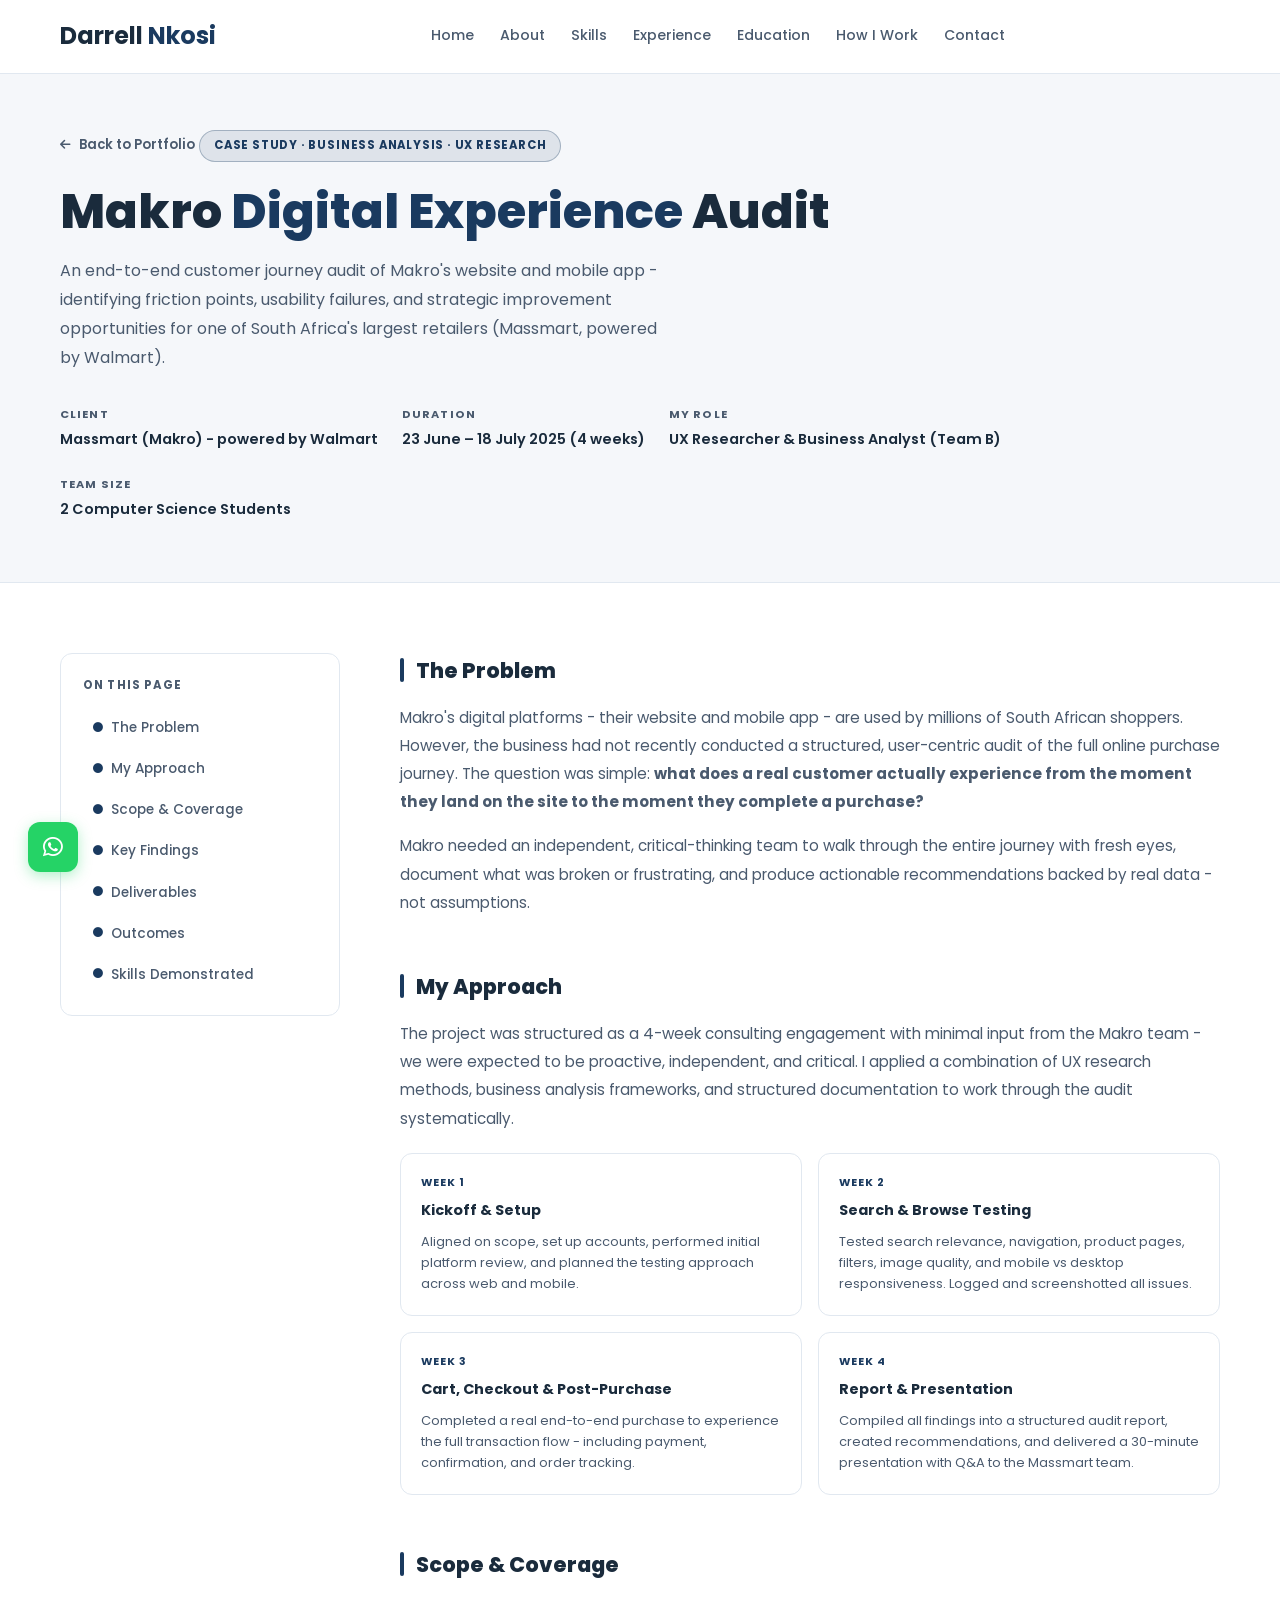
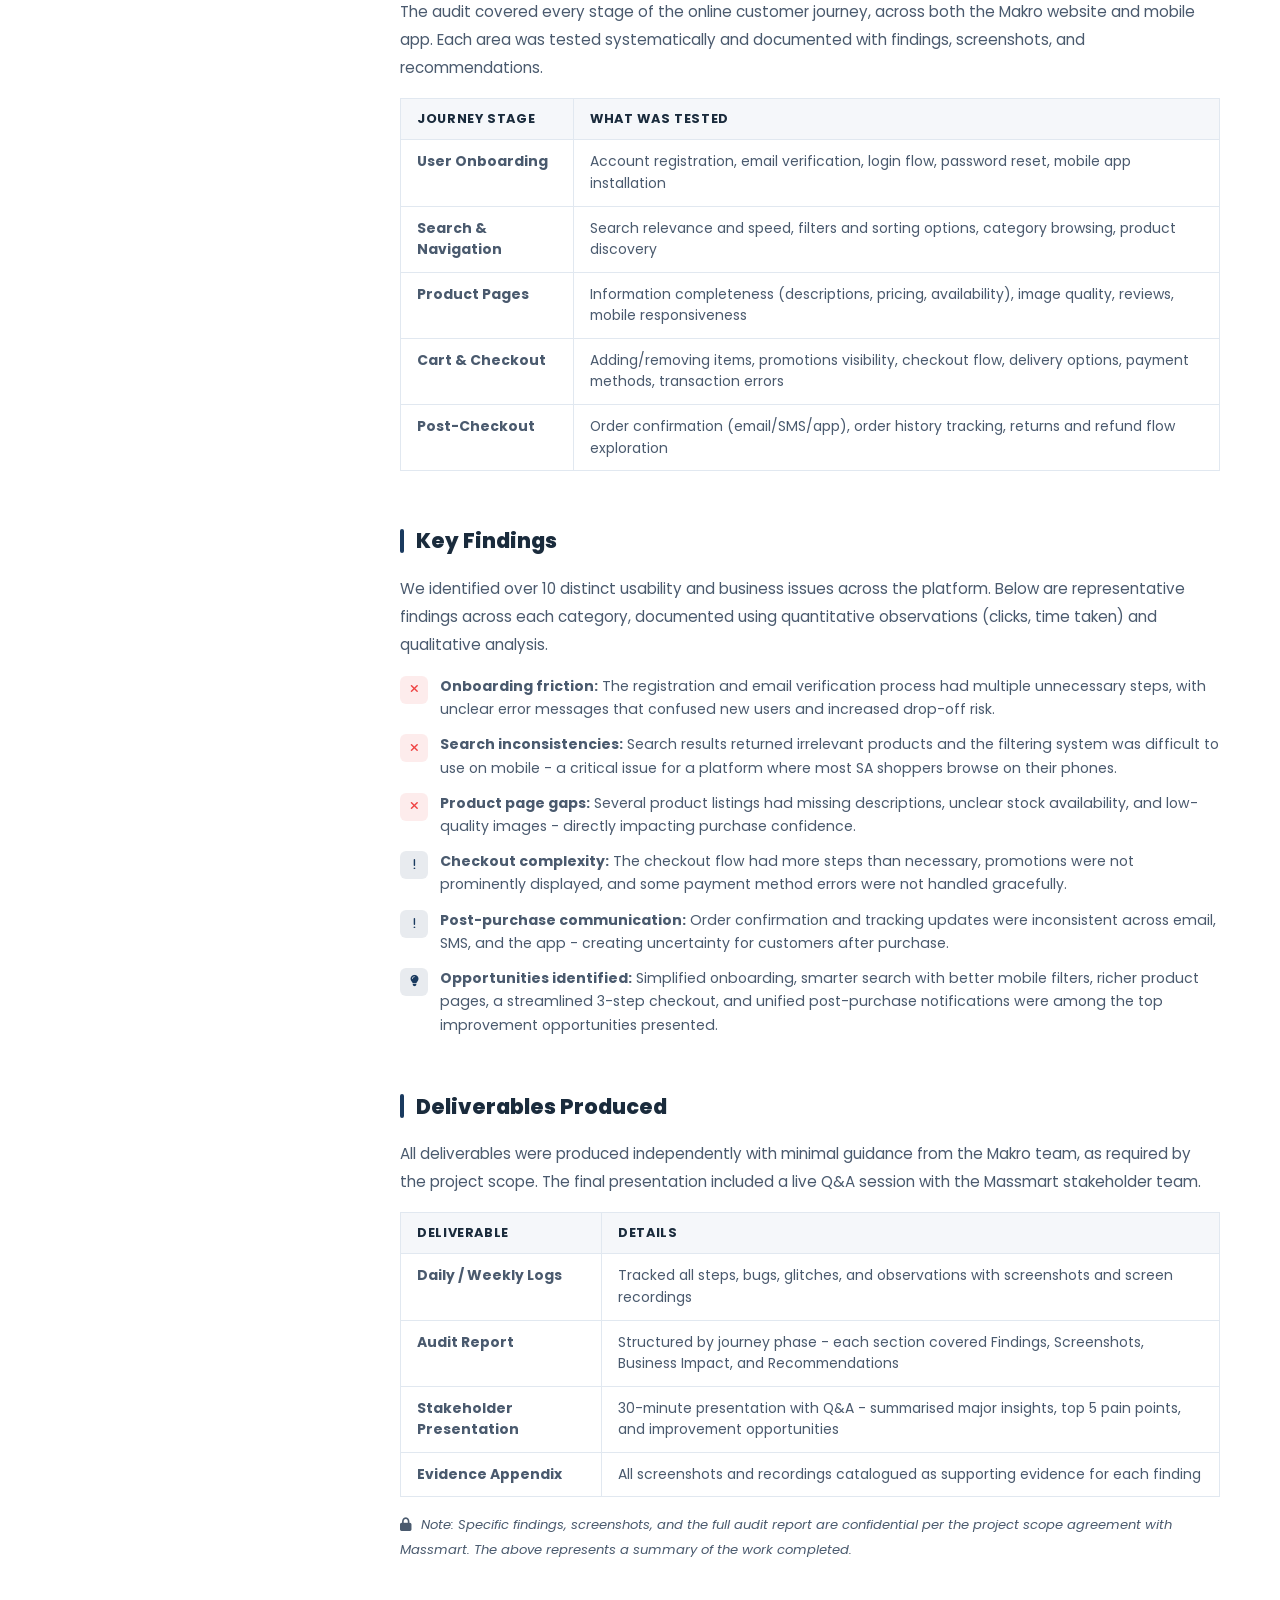
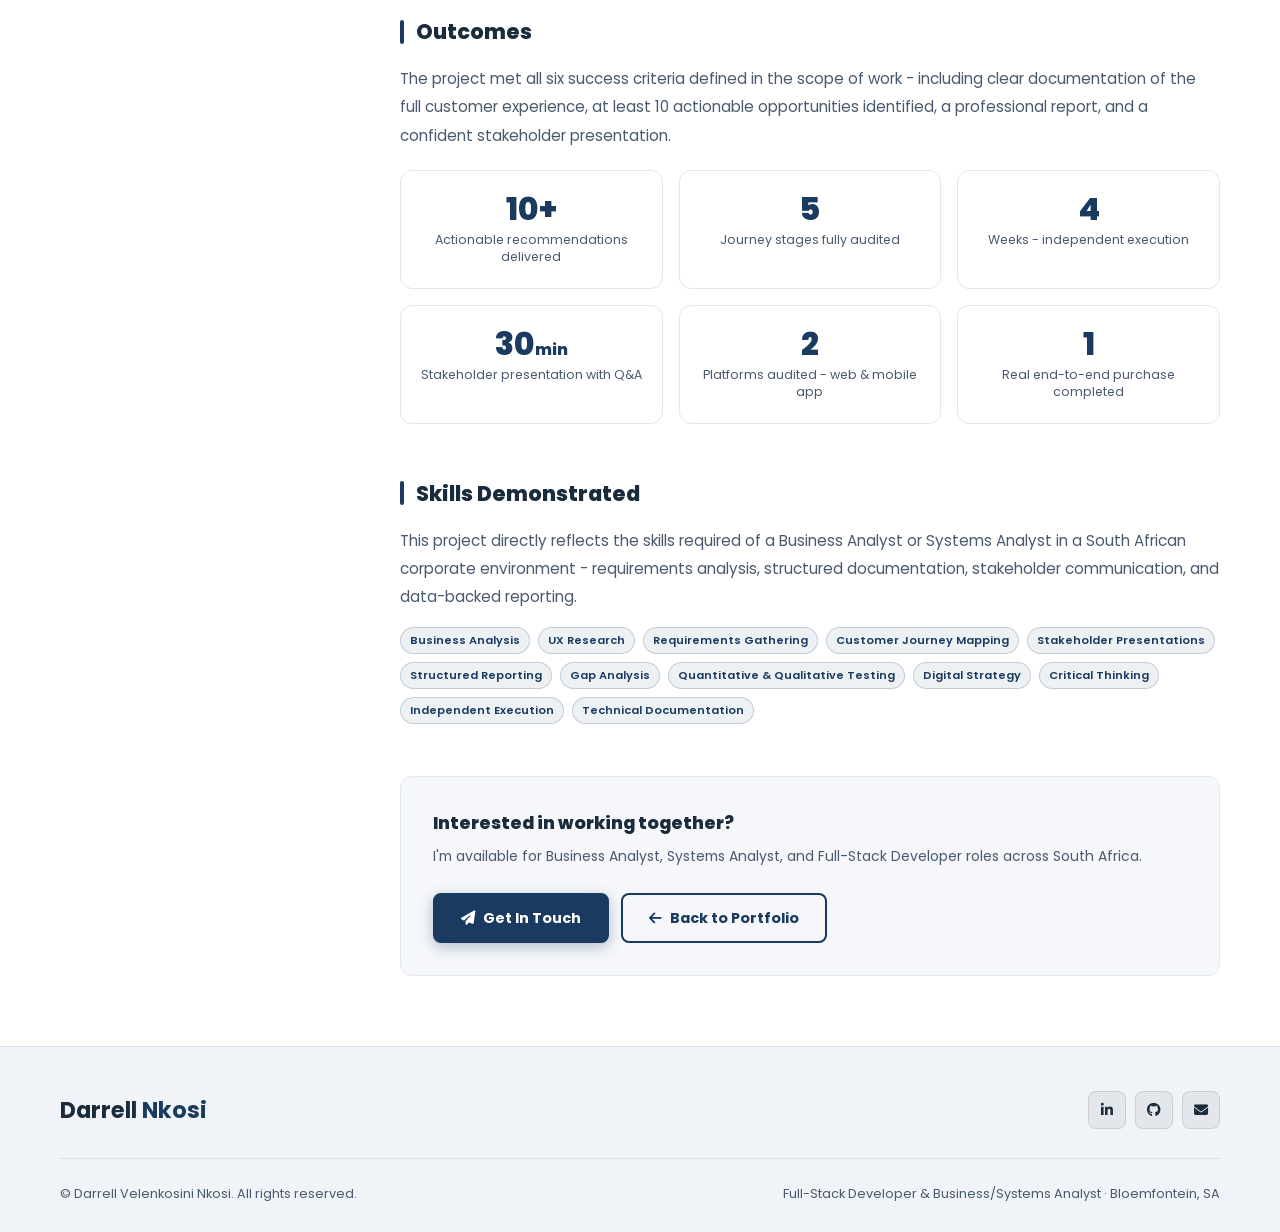
==== commit 61cb478b: "Add files via upload" ====
--- a/makro-case-study.html
+++ b/makro-case-study.html
@@ -1,21 +1,5 @@
 <!DOC
-    [data-theme="dark"] {
-      --bg: #0f172a;
-      --bg-2: #1a2639;
-      --text: #f0f4fa;
-      --text-muted: #a0b3cc;
-      --card-bg: #1e2a3a;
-      --border: #2a3a50;
-      --primary: #3a6a9a;
-      --primary-light: #4a7aaa;
-      --primary-dark: #2a4a7a;
-      --accent: #ffd966;
-      --accent-hover: #f5c542;
-      --nav-bg: rgba(15,23,42,0.97);
-      --shadow: 0 8px 32px rgba(0,0,0,0.4);
-      --shadow-lg: 0 20px 60px rgba(0,0,0,0.5);
-    }
-TYPE html>
+    TYPE html>
 <html lang="en">
 <head>
   <meta charset="UTF-8" />
@@ -385,14 +369,6 @@
       .cs-outcomes { grid-template-columns: 1fr; }
     }
   </style>
-  <script>
-    (function(){
-      var t='light';
-      try{t=localStorage.getItem('theme')||'light';}catch(e){}
-      if(t!=='dark'&&t!=='light'){t=window.matchMedia('(prefers-color-scheme:dark)').matches?'dark':'light';}
-      document.documentElement.setAttribute('data-theme',t);
-    })();
-  </script>
 </head>
 <body>
 
@@ -413,9 +389,6 @@
         </ul>
       </nav>
       <div class="header-actions">
-        <button class="theme-toggle" id="themeToggle" aria-label="Toggle dark mode">
-          <i class="fas fa-moon"></i>
-        </button>
       </div>
     </div>
   </header>
@@ -723,28 +696,8 @@
 
       // Theme Toggle
       (function() {
-        const themeToggle = document.getElementById('themeToggle');
-        const htmlElement = document.documentElement;
-        
-        function setTheme(theme) {
-          htmlElement.setAttribute('data-theme', theme);
-          const icon = themeToggle.querySelector('i');
-          icon.className = theme === 'dark' ? 'fas fa-sun' : 'fas fa-moon';
-          localStorage.setItem('theme', theme);
-        }
-        
-        const savedTheme = localStorage.getItem('theme');
-        if (savedTheme) {
-          setTheme(savedTheme);
-        } else {
-          const prefersDark = window.matchMedia('(prefers-color-scheme: dark)').matches;
-          setTheme(prefersDark ? 'dark' : 'light');
-        }
-        
-        themeToggle.addEventListener('click', function() {
-          const currentTheme = htmlElement.getAttribute('data-theme');
-          setTheme(currentTheme === 'dark' ? 'light' : 'dark');
-    
+        const savedTheme =
+        if (savedThe
       // Email links CF-proof
       (function(){
         var em = 'velenkosininkosi02'+'@'+'gmail.com';
--- a/style.css
+++ b/style.css
@@ -1,6 +1,6 @@
 /* =============================================
    DARRELL NKOSI — PORTFOLIO CSS
-   Theme: Navy Blue + Yellow Accent
+   Theme: Navy Blue (light mode only)
    ============================================= */
 
 :root {
@@ -33,34 +33,6 @@
   --radius: 12px;
 }
 
-[data-theme="dark"] {
-  --primary: #3a6a9a;        /* Brighter navy for dark mode */
-  --primary-light: #4a7aaa;
-  --primary-dark: #2a4a7a;
-  --accent: #ffd966;          /* Soft Yellow - same for dark mode */
-  --accent-hover: #f5c542;
-  
-  --bg: #0f172a;
-  --bg-2: #1a2639;
-  --text: #f0f4fa;
-  --text-muted: #a0b3cc;
-  --card-bg: #1e2a3a;
-  --border: #2a3a50;
-  --nav-bg: rgba(15,23,42,0.97);
-  --skills-bg: #1e2a3a;       /* Keep consistent with dark mode */
-  
-  /* Footer — dark mode: darker navy */
-  --footer-bg: #0a1220;
-  --footer-border: #1e2a3a;
-  --footer-text: #e0e8f0;
-  --footer-muted: #8a9bb0;
-  --footer-icon-bg: rgba(255,255,255,0.05);
-  --footer-icon-border: rgba(255,255,255,0.1);
-  
-  --shadow: 0 8px 32px rgba(0,0,0,0.4);
-  --shadow-lg: 0 20px 60px rgba(0,0,0,0.5);
-}
-
 *,*::before,*::after { margin:0; padding:0; box-sizing:border-box; }
 html { scroll-behavior: smooth; }
 
@@ -102,14 +74,6 @@
 nav ul li a:hover { color: var(--accent); background: rgba(26,58,95,0.08); }
 
 .header-actions { display:flex; align-items:center; gap:10px; flex-shrink:0; }
-.theme-toggle {
-  background: var(--bg-2); border: 1px solid var(--border);
-  color: var(--text); cursor: pointer; font-size: 0.95rem;
-  width: 38px; height: 38px; border-radius: 8px;
-  display: flex; align-items: center; justify-content: center;
-  transition: var(--transition);
-}
-.theme-toggle:hover { background: var(--accent); color: var(--text); border-color: var(--accent); }
 .menu-toggle {
   display: none; font-size: 1.3rem; cursor: pointer;
   color: var(--text); background: none; border: none; padding:4px;
@@ -576,7 +540,7 @@
 }
 
 /* ── MOBILE NAVIGATION FIXES ── */
-@media (max-width: 768px) {
+@media (max-width: 992px) {
   .menu-toggle {
     display: block !important;
     background: transparent;
@@ -725,7 +689,7 @@
 /* ── PRINT STYLES ── */
 @media print {
   header, footer, .back-to-top, .whatsapp-float,
-  .theme-toggle, .menu-toggle, .hero-btns,
+  .menu-toggle, .hero-btns,
   .contact-form, .contact-socials, nav, .scroll-to-top { display: none !important; }
 
   body { background: #fff !important; color: #111 !important; font-size: 11pt; }
@@ -791,25 +755,4 @@
     background: #f5f5f5 !important;
   }
 }
-/* Dark mode: yellow accent buttons use dark text */
-[data-theme="dark"] .btn,
-[data-theme="dark"] .btn-cv,
-[data-theme="dark"] .back-to-top,
-[data-theme="dark"] .social-links a:hover,
-[data-theme="dark"] .btn-outline:hover,
-[data-theme="dark"] .case-study-link {
-  color: #111827;
-}
-/* Dark mode: btn-outline looks identical to .btn (filled yellow) */
-[data-theme="dark"] .btn-outline {
-  background: var(--accent);
-  color: #111827;
-  border-color: var(--accent);
-  box-shadow: 0 4px 14px rgba(255,217,102,0.35);
-}
-[data-theme="dark"] .btn-outline:hover {
-  background: var(--accent-hover);
-  border-color: var(--accent-hover);
-  color: #111827;
-  box-shadow: 0 8px 24px rgba(255,217,102,0.45);
-}
+
